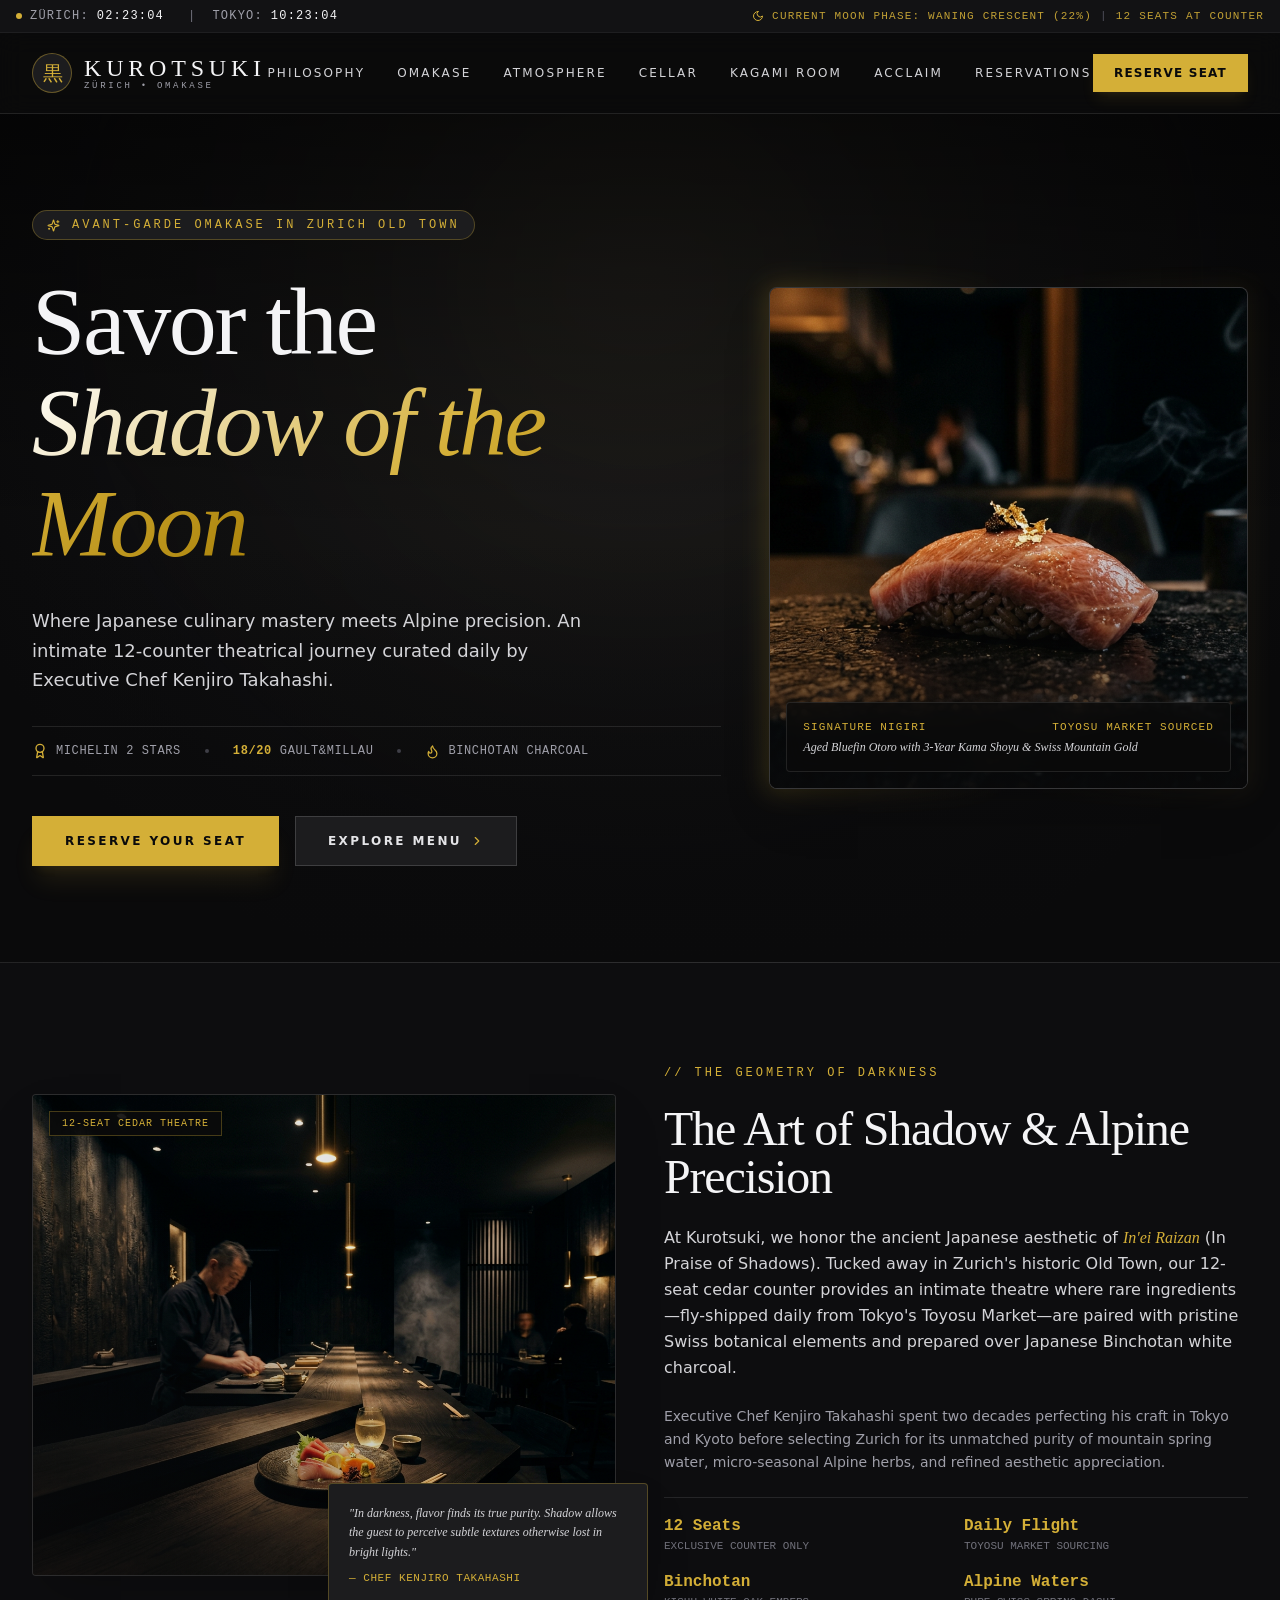
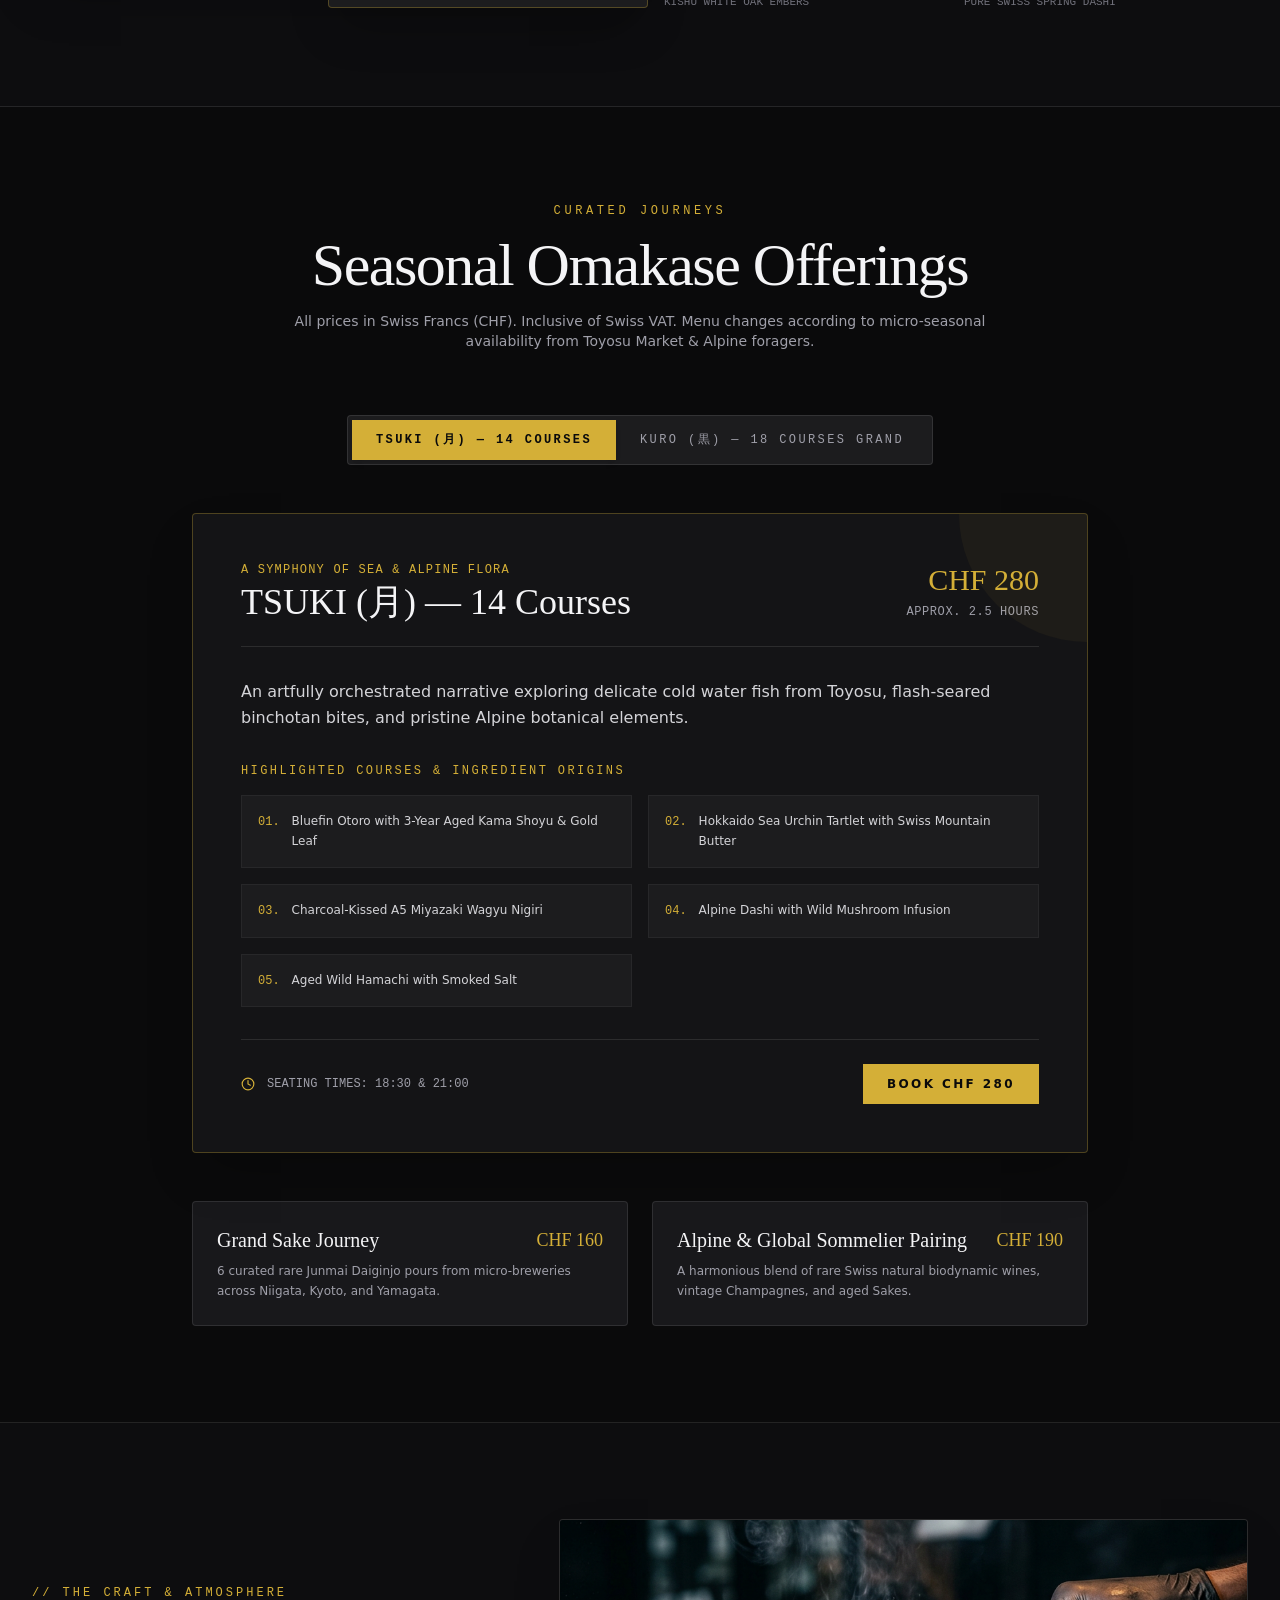
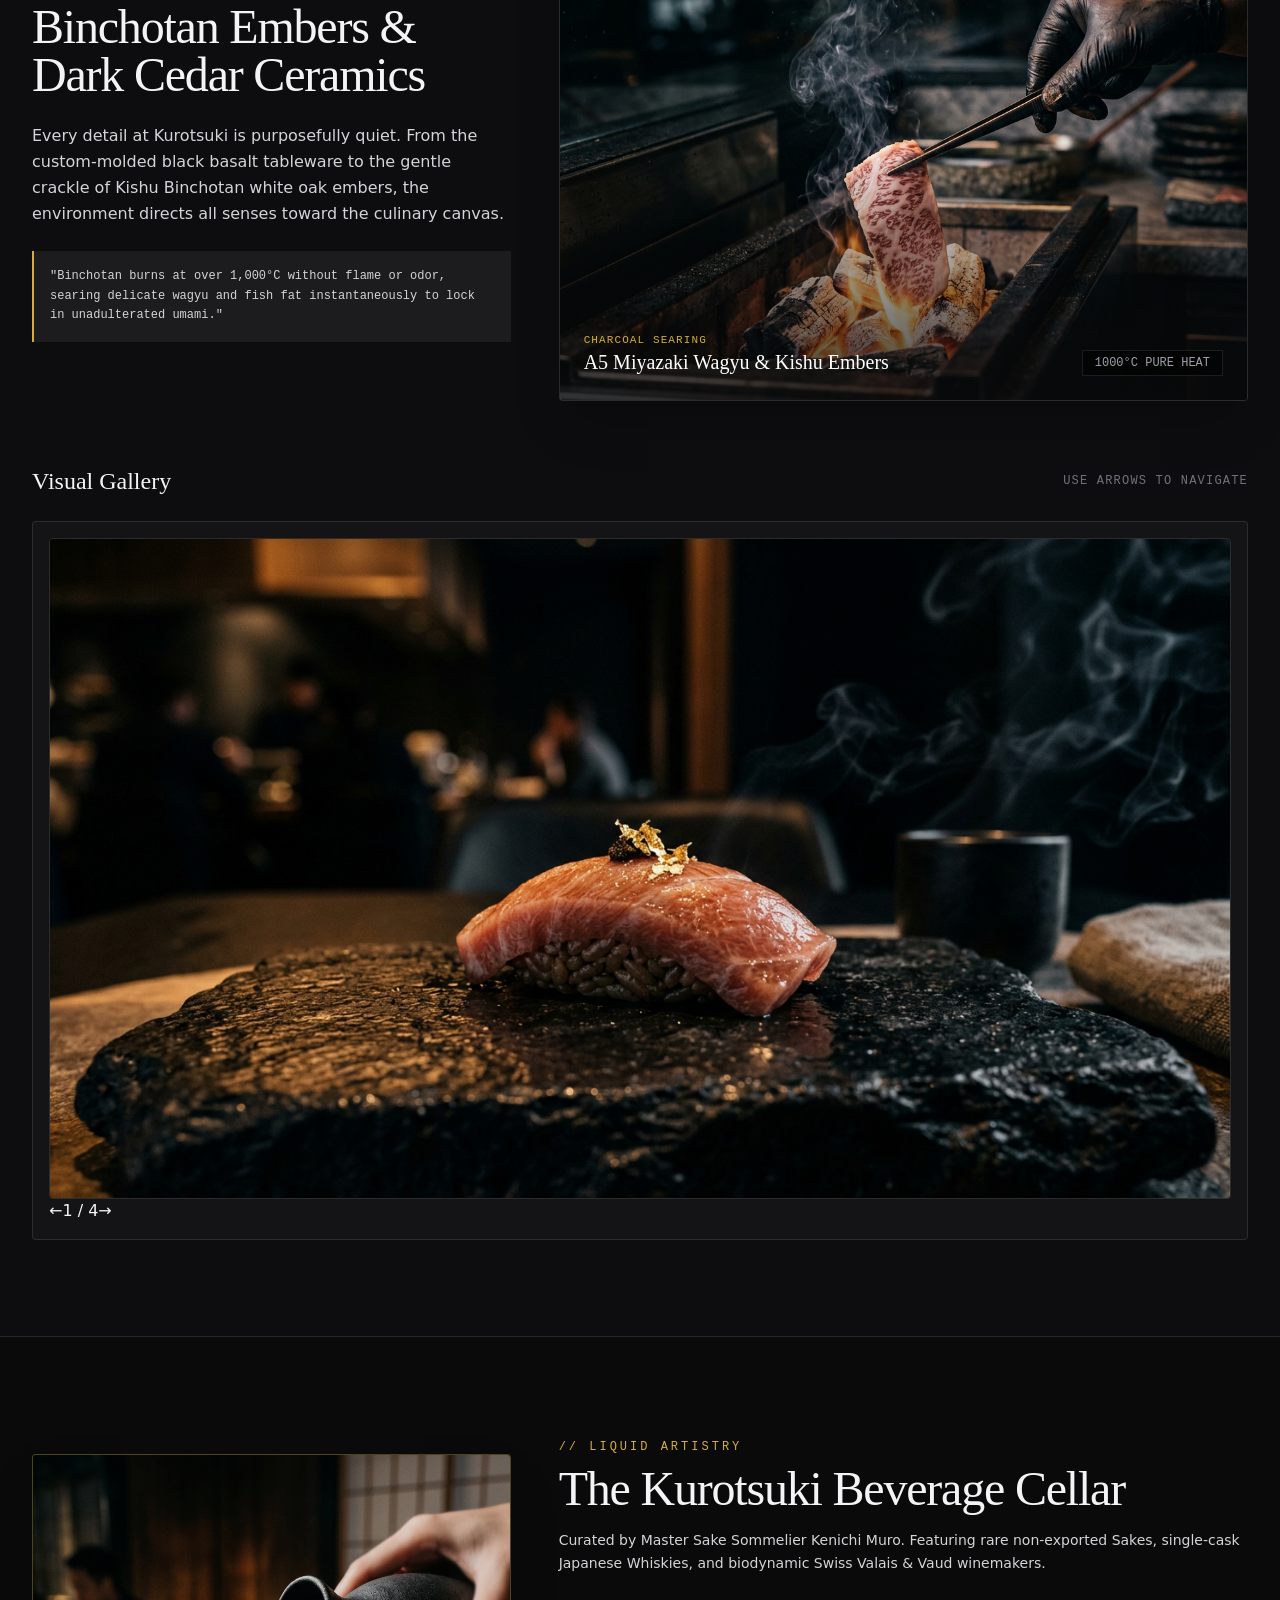
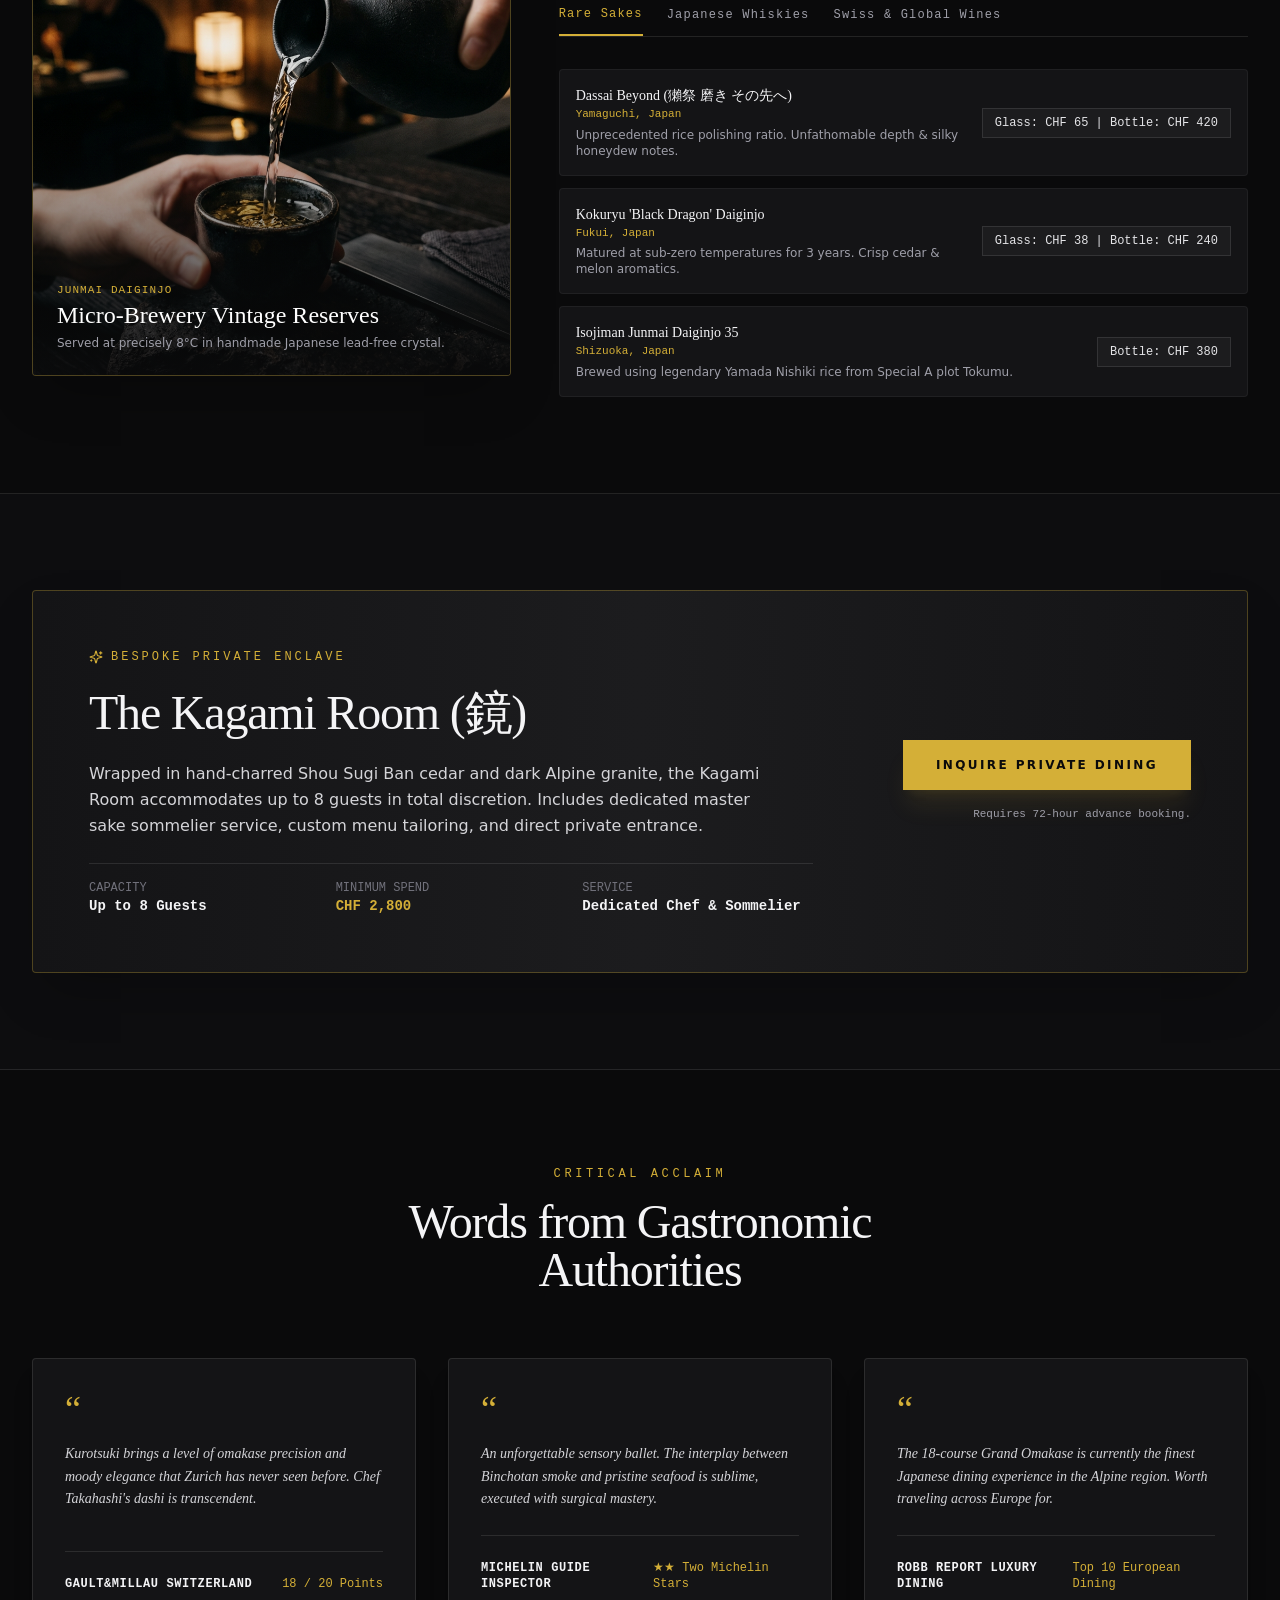
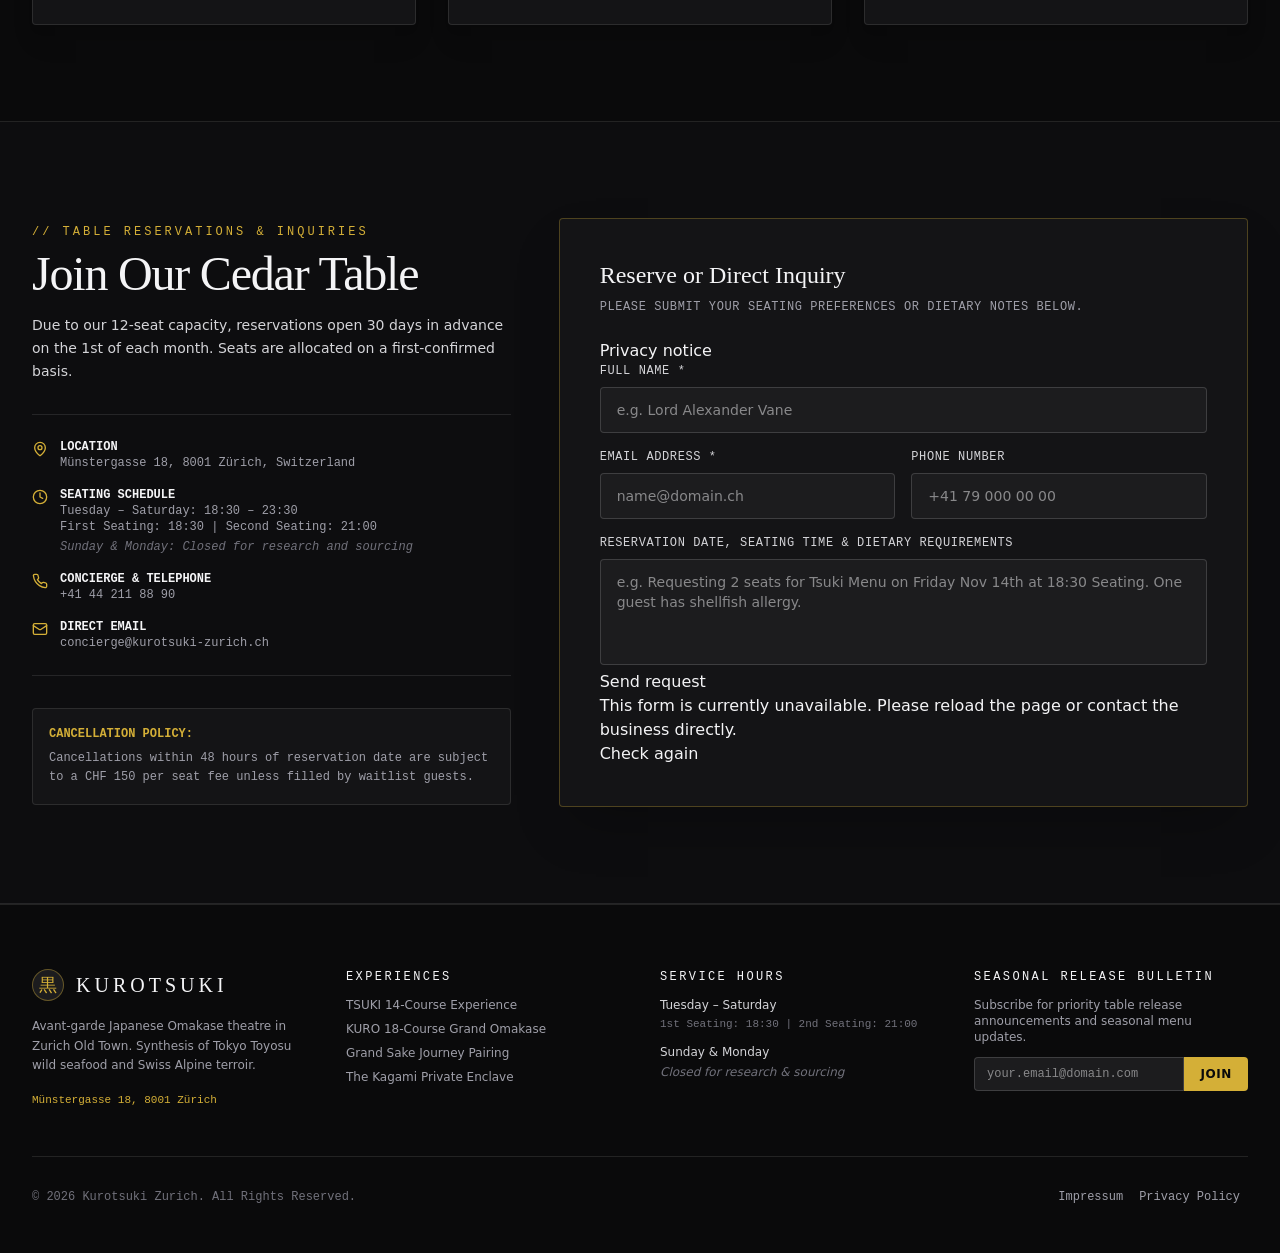
==== index.html @ 1f5156c7 "publish: i7l9khQAdhe9IdYIIWYNWz9JYHI3-create-02f9f6746663b0221f8cd4939208f114-legal-22ee1ecc3f2d39bb" ====
<!DOCTYPE html><html lang="en"><head><meta charset="UTF-8"><meta name="viewport" content="width=device-width,initial-scale=1.0"><meta name="theme-color" content="#111111"><title>Kurotsuki</title>  <script type="module" crossorigin="" src="./assets/index-CYK-bcLQ.js"></script>
  <link rel="stylesheet" crossorigin="" href="./assets/index-ClHAU0xH.css">
<meta name="ezsites-version" content="i7l9khQAdhe9IdYIIWYNWz9JYHI3-create-02f9f6746663b0221f8cd4939208f114-legal-22ee1ecc3f2d39bb4625889888b51f24"></head><body><div id="root"></div><div id="ezsites-managed-legal" lang="en" role="contentinfo" aria-label="Legal Information" style="all:initial!important;font:14px/1.6 system-ui,sans-serif!important;color:#172033!important;display:block!important;position:relative!important;visibility:visible!important;opacity:1!important;padding:20px!important;background:#f5f6f8!important;text-align:center!important;clear:both!important;"><strong style="all:initial!important;font:14px/1.6 system-ui,sans-serif!important;color:#172033!important;display:inline!important;">Legal Information</strong> <a style="all:initial!important;font:14px/1.6 system-ui,sans-serif!important;color:#172033!important;display:inline-flex!important;align-items:center!important;min-height:44px!important;box-sizing:border-box!important;text-decoration:underline!important;padding:0 8px!important;" href="/legal#impressum">Impressum</a> <a style="all:initial!important;font:14px/1.6 system-ui,sans-serif!important;color:#172033!important;display:inline-flex!important;align-items:center!important;min-height:44px!important;box-sizing:border-box!important;text-decoration:underline!important;padding:0 8px!important;" href="/legal#privacy">Privacy Policy</a></div></body></html>
---- assets/index-ClHAU0xH.css ----
/*! tailwindcss v4.1.12 | MIT License | https://tailwindcss.com */@layer properties{@supports (((-webkit-hyphens:none)) and (not (margin-trim:inline))) or ((-moz-orient:inline) and (not (color:rgb(from red r g b)))){*,:before,:after,::backdrop{--tw-translate-x:0;--tw-translate-y:0;--tw-translate-z:0;--tw-rotate-x:initial;--tw-rotate-y:initial;--tw-rotate-z:initial;--tw-skew-x:initial;--tw-skew-y:initial;--tw-space-y-reverse:0;--tw-space-x-reverse:0;--tw-border-style:solid;--tw-gradient-position:initial;--tw-gradient-from:#0000;--tw-gradient-via:#0000;--tw-gradient-to:#0000;--tw-gradient-stops:initial;--tw-gradient-via-stops:initial;--tw-gradient-from-position:0%;--tw-gradient-via-position:50%;--tw-gradient-to-position:100%;--tw-leading:initial;--tw-font-weight:initial;--tw-tracking:initial;--tw-shadow:0 0 #0000;--tw-shadow-color:initial;--tw-shadow-alpha:100%;--tw-inset-shadow:0 0 #0000;--tw-inset-shadow-color:initial;--tw-inset-shadow-alpha:100%;--tw-ring-color:initial;--tw-ring-shadow:0 0 #0000;--tw-inset-ring-color:initial;--tw-inset-ring-shadow:0 0 #0000;--tw-ring-inset:initial;--tw-ring-offset-width:0px;--tw-ring-offset-color:#fff;--tw-ring-offset-shadow:0 0 #0000;--tw-blur:initial;--tw-brightness:initial;--tw-contrast:initial;--tw-grayscale:initial;--tw-hue-rotate:initial;--tw-invert:initial;--tw-opacity:initial;--tw-saturate:initial;--tw-sepia:initial;--tw-drop-shadow:initial;--tw-drop-shadow-color:initial;--tw-drop-shadow-alpha:100%;--tw-drop-shadow-size:initial;--tw-backdrop-blur:initial;--tw-backdrop-brightness:initial;--tw-backdrop-contrast:initial;--tw-backdrop-grayscale:initial;--tw-backdrop-hue-rotate:initial;--tw-backdrop-invert:initial;--tw-backdrop-opacity:initial;--tw-backdrop-saturate:initial;--tw-backdrop-sepia:initial;--tw-duration:initial;--tw-scale-x:1;--tw-scale-y:1;--tw-scale-z:1}}}@layer theme{:root,:host{--font-sans:ui-sans-serif,system-ui,sans-serif,"Apple Color Emoji","Segoe UI Emoji","Segoe UI Symbol","Noto Color Emoji";--font-serif:ui-serif,Georgia,Cambria,"Times New Roman",Times,serif;--font-mono:ui-monospace,SFMono-Regular,Menlo,Monaco,Consolas,"Liberation Mono","Courier New",monospace;--color-zinc-200:oklch(92% .004 286.32);--color-zinc-300:oklch(87.1% .006 286.286);--color-zinc-400:oklch(70.5% .015 286.067);--color-zinc-500:oklch(55.2% .016 285.938);--color-zinc-600:oklch(44.2% .017 285.786);--color-zinc-700:oklch(37% .013 285.805);--color-black:#000;--color-white:#fff;--spacing:.25rem;--container-xs:20rem;--container-md:28rem;--container-xl:36rem;--container-2xl:42rem;--container-3xl:48rem;--container-4xl:56rem;--container-7xl:80rem;--text-xs:.75rem;--text-xs--line-height:calc(1/.75);--text-sm:.875rem;--text-sm--line-height:calc(1.25/.875);--text-base:1rem;--text-base--line-height: 1.5 ;--text-lg:1.125rem;--text-lg--line-height:calc(1.75/1.125);--text-xl:1.25rem;--text-xl--line-height:calc(1.75/1.25);--text-2xl:1.5rem;--text-2xl--line-height:calc(2/1.5);--text-3xl:1.875rem;--text-3xl--line-height: 1.2 ;--text-4xl:2.25rem;--text-4xl--line-height:calc(2.5/2.25);--text-5xl:3rem;--text-5xl--line-height:1;--text-6xl:3.75rem;--text-6xl--line-height:1;--text-7xl:4.5rem;--text-7xl--line-height:1;--text-8xl:6rem;--text-8xl--line-height:1;--font-weight-light:300;--font-weight-normal:400;--font-weight-medium:500;--font-weight-semibold:600;--font-weight-bold:700;--tracking-tighter:-.05em;--tracking-tight:-.025em;--tracking-normal:0em;--tracking-wider:.05em;--tracking-widest:.1em;--leading-relaxed:1.625;--radius-sm:.25rem;--radius-lg:.5rem;--radius-xl:.75rem;--animate-pulse:pulse 2s cubic-bezier(.4,0,.6,1)infinite;--blur-md:12px;--default-transition-duration:.15s;--default-transition-timing-function:cubic-bezier(.4,0,.2,1);--default-font-family:var(--font-sans);--default-mono-font-family:var(--font-mono)}}@layer base{*,:after,:before,::backdrop{box-sizing:border-box;border:0 solid;margin:0;padding:0}::file-selector-button{box-sizing:border-box;border:0 solid;margin:0;padding:0}html,:host{-webkit-text-size-adjust:100%;tab-size:4;line-height:1.5;font-family:var(--default-font-family,ui-sans-serif,system-ui,sans-serif,"Apple Color Emoji","Segoe UI Emoji","Segoe UI Symbol","Noto Color Emoji");font-feature-settings:var(--default-font-feature-settings,normal);font-variation-settings:var(--default-font-variation-settings,normal);-webkit-tap-highlight-color:transparent}hr{height:0;color:inherit;border-top-width:1px}abbr:where([title]){-webkit-text-decoration:underline dotted;text-decoration:underline dotted}h1,h2,h3,h4,h5,h6{font-size:inherit;font-weight:inherit}a{color:inherit;-webkit-text-decoration:inherit;text-decoration:inherit}b,strong{font-weight:bolder}code,kbd,samp,pre{font-family:var(--default-mono-font-family,ui-monospace,SFMono-Regular,Menlo,Monaco,Consolas,"Liberation Mono","Courier New",monospace);font-feature-settings:var(--default-mono-font-feature-settings,normal);font-variation-settings:var(--default-mono-font-variation-settings,normal);font-size:1em}small{font-size:80%}sub,sup{vertical-align:baseline;font-size:75%;line-height:0;position:relative}sub{bottom:-.25em}sup{top:-.5em}table{text-indent:0;border-color:inherit;border-collapse:collapse}:-moz-focusring{outline:auto}progress{vertical-align:baseline}summary{display:list-item}ol,ul,menu{list-style:none}img,svg,video,canvas,audio,iframe,embed,object{vertical-align:middle;display:block}img,video{max-width:100%;height:auto}button,input,select,optgroup,textarea{font:inherit;font-feature-settings:inherit;font-variation-settings:inherit;letter-spacing:inherit;color:inherit;opacity:1;background-color:#0000;border-radius:0}::file-selector-button{font:inherit;font-feature-settings:inherit;font-variation-settings:inherit;letter-spacing:inherit;color:inherit;opacity:1;background-color:#0000;border-radius:0}:where(select:is([multiple],[size])) optgroup{font-weight:bolder}:where(select:is([multiple],[size])) optgroup option{padding-inline-start:20px}::file-selector-button{margin-inline-end:4px}::placeholder{opacity:1}@supports (not ((-webkit-appearance:-apple-pay-button))) or (contain-intrinsic-size:1px){::placeholder{color:currentColor}@supports (color:color-mix(in lab,red,red)){::placeholder{color:color-mix(in oklab,currentcolor 50%,transparent)}}}textarea{resize:vertical}::-webkit-search-decoration{-webkit-appearance:none}::-webkit-date-and-time-value{min-height:1lh;text-align:inherit}::-webkit-datetime-edit{display:inline-flex}::-webkit-datetime-edit-fields-wrapper{padding:0}::-webkit-datetime-edit{padding-block:0}::-webkit-datetime-edit-year-field{padding-block:0}::-webkit-datetime-edit-month-field{padding-block:0}::-webkit-datetime-edit-day-field{padding-block:0}::-webkit-datetime-edit-hour-field{padding-block:0}::-webkit-datetime-edit-minute-field{padding-block:0}::-webkit-datetime-edit-second-field{padding-block:0}::-webkit-datetime-edit-millisecond-field{padding-block:0}::-webkit-datetime-edit-meridiem-field{padding-block:0}::-webkit-calendar-picker-indicator{line-height:1}:-moz-ui-invalid{box-shadow:none}button,input:where([type=button],[type=reset],[type=submit]){appearance:button}::file-selector-button{appearance:button}::-webkit-inner-spin-button{height:auto}::-webkit-outer-spin-button{height:auto}[hidden]:where(:not([hidden=until-found])){display:none!important}:root{--text-muted:#a1a1aa}body{font-family:system-ui,-apple-system,BlinkMacSystemFont,Segoe UI,Roboto,Oxygen,Ubuntu,Cantarell,sans-serif;overflow-x:hidden}}@layer components;@layer utilities{.pointer-events-none{pointer-events:none}.visible{visibility:visible}.absolute{position:absolute}.relative{position:relative}.sticky{position:sticky}.-inset-1{inset:calc(var(--spacing)*-1)}.inset-0{inset:calc(var(--spacing)*0)}.-top-32{top:calc(var(--spacing)*-32)}.top-0{top:calc(var(--spacing)*0)}.top-4{top:calc(var(--spacing)*4)}.right-0{right:calc(var(--spacing)*0)}.right-4{right:calc(var(--spacing)*4)}.right-6{right:calc(var(--spacing)*6)}.bottom-4{bottom:calc(var(--spacing)*4)}.bottom-6{bottom:calc(var(--spacing)*6)}.left-1\/2{left:50%}.left-4{left:calc(var(--spacing)*4)}.left-6{left:calc(var(--spacing)*6)}.z-10{z-index:10}.z-20{z-index:20}.z-40{z-index:40}.z-50{z-index:50}.order-1{order:1}.order-2{order:2}.mx-2{margin-inline:calc(var(--spacing)*2)}.mx-auto{margin-inline:auto}.-mt-1{margin-top:calc(var(--spacing)*-1)}.mt-0\.5{margin-top:calc(var(--spacing)*.5)}.mt-1{margin-top:calc(var(--spacing)*1)}.mt-2{margin-top:calc(var(--spacing)*2)}.mt-4{margin-top:calc(var(--spacing)*4)}.mt-6{margin-top:calc(var(--spacing)*6)}.mt-12{margin-top:calc(var(--spacing)*12)}.mb-1{margin-bottom:calc(var(--spacing)*1)}.mb-2{margin-bottom:calc(var(--spacing)*2)}.mb-6{margin-bottom:calc(var(--spacing)*6)}.mb-8{margin-bottom:calc(var(--spacing)*8)}.mb-12{margin-bottom:calc(var(--spacing)*12)}.mb-16{margin-bottom:calc(var(--spacing)*16)}.ml-2{margin-left:calc(var(--spacing)*2)}.block{display:block}.flex{display:flex}.grid{display:grid}.hidden{display:none}.inline-block{display:inline-block}.inline-flex{display:inline-flex}.table{display:table}.h-1{height:calc(var(--spacing)*1)}.h-1\.5{height:calc(var(--spacing)*1.5)}.h-8{height:calc(var(--spacing)*8)}.h-10{height:calc(var(--spacing)*10)}.h-20{height:calc(var(--spacing)*20)}.h-32{height:calc(var(--spacing)*32)}.h-\[380px\]{height:380px}.h-\[400px\]{height:400px}.h-\[420px\]{height:420px}.h-\[480px\]{height:480px}.h-\[520px\]{height:520px}.h-\[600px\]{height:600px}.min-h-\[90vh\]{min-height:90vh}.min-h-screen{min-height:100vh}.w-1{width:calc(var(--spacing)*1)}.w-1\.5{width:calc(var(--spacing)*1.5)}.w-8{width:calc(var(--spacing)*8)}.w-10{width:calc(var(--spacing)*10)}.w-32{width:calc(var(--spacing)*32)}.w-\[600px\]{width:600px}.w-full{width:100%}.max-w-2xl{max-width:var(--container-2xl)}.max-w-3xl{max-width:var(--container-3xl)}.max-w-4xl{max-width:var(--container-4xl)}.max-w-7xl{max-width:var(--container-7xl)}.max-w-md{max-width:var(--container-md)}.max-w-xl{max-width:var(--container-xl)}.shrink-0{flex-shrink:0}.-translate-x-1\/2{--tw-translate-x: -50% ;translate:var(--tw-translate-x)var(--tw-translate-y)}.transform{transform:var(--tw-rotate-x,)var(--tw-rotate-y,)var(--tw-rotate-z,)var(--tw-skew-x,)var(--tw-skew-y,)}.animate-pulse{animation:var(--animate-pulse)}.resize{resize:both}.resize-none{resize:none}.grid-cols-1{grid-template-columns:repeat(1,minmax(0,1fr))}.grid-cols-2{grid-template-columns:repeat(2,minmax(0,1fr))}.flex-col{flex-direction:column}.flex-wrap{flex-wrap:wrap}.items-center{align-items:center}.items-end{align-items:flex-end}.items-start{align-items:flex-start}.justify-between{justify-content:space-between}.justify-center{justify-content:center}.gap-1{gap:calc(var(--spacing)*1)}.gap-2{gap:calc(var(--spacing)*2)}.gap-3{gap:calc(var(--spacing)*3)}.gap-4{gap:calc(var(--spacing)*4)}.gap-6{gap:calc(var(--spacing)*6)}.gap-8{gap:calc(var(--spacing)*8)}.gap-10{gap:calc(var(--spacing)*10)}.gap-12{gap:calc(var(--spacing)*12)}:where(.space-y-1>:not(:last-child)){--tw-space-y-reverse:0;margin-block-start:calc(calc(var(--spacing)*1)*var(--tw-space-y-reverse));margin-block-end:calc(calc(var(--spacing)*1)*calc(1 - var(--tw-space-y-reverse)))}:where(.space-y-2>:not(:last-child)){--tw-space-y-reverse:0;margin-block-start:calc(calc(var(--spacing)*2)*var(--tw-space-y-reverse));margin-block-end:calc(calc(var(--spacing)*2)*calc(1 - var(--tw-space-y-reverse)))}:where(.space-y-3>:not(:last-child)){--tw-space-y-reverse:0;margin-block-start:calc(calc(var(--spacing)*3)*var(--tw-space-y-reverse));margin-block-end:calc(calc(var(--spacing)*3)*calc(1 - var(--tw-space-y-reverse)))}:where(.space-y-4>:not(:last-child)){--tw-space-y-reverse:0;margin-block-start:calc(calc(var(--spacing)*4)*var(--tw-space-y-reverse));margin-block-end:calc(calc(var(--spacing)*4)*calc(1 - var(--tw-space-y-reverse)))}:where(.space-y-6>:not(:last-child)){--tw-space-y-reverse:0;margin-block-start:calc(calc(var(--spacing)*6)*var(--tw-space-y-reverse));margin-block-end:calc(calc(var(--spacing)*6)*calc(1 - var(--tw-space-y-reverse)))}:where(.space-y-8>:not(:last-child)){--tw-space-y-reverse:0;margin-block-start:calc(calc(var(--spacing)*8)*var(--tw-space-y-reverse));margin-block-end:calc(calc(var(--spacing)*8)*calc(1 - var(--tw-space-y-reverse)))}:where(.space-x-6>:not(:last-child)){--tw-space-x-reverse:0;margin-inline-start:calc(calc(var(--spacing)*6)*var(--tw-space-x-reverse));margin-inline-end:calc(calc(var(--spacing)*6)*calc(1 - var(--tw-space-x-reverse)))}:where(.space-x-8>:not(:last-child)){--tw-space-x-reverse:0;margin-inline-start:calc(calc(var(--spacing)*8)*var(--tw-space-x-reverse));margin-inline-end:calc(calc(var(--spacing)*8)*calc(1 - var(--tw-space-x-reverse)))}.self-start{align-self:flex-start}.overflow-hidden{overflow:hidden}.rounded-full{border-radius:3.40282e38px}.rounded-lg{border-radius:var(--radius-lg)}.rounded-sm{border-radius:var(--radius-sm)}.rounded-xl{border-radius:var(--radius-xl)}.rounded-l-sm{border-top-left-radius:var(--radius-sm);border-bottom-left-radius:var(--radius-sm)}.rounded-r-sm{border-top-right-radius:var(--radius-sm);border-bottom-right-radius:var(--radius-sm)}.rounded-bl-full{border-bottom-left-radius:3.40282e38px}.border{border-style:var(--tw-border-style);border-width:1px}.border-y{border-block-style:var(--tw-border-style);border-block-width:1px}.border-t{border-top-style:var(--tw-border-style);border-top-width:1px}.border-b{border-bottom-style:var(--tw-border-style);border-bottom-width:1px}.border-b-2{border-bottom-style:var(--tw-border-style);border-bottom-width:2px}.border-l-2{border-left-style:var(--tw-border-style);border-left-width:2px}.border-\[\#D4AF37\]{border-color:#d4af37}.border-\[\#D4AF37\]\/30{border-color:#d4af374d}.border-\[\#D4AF37\]\/40{border-color:#d4af3766}.border-transparent{border-color:#0000}.border-white\/5{border-color:#ffffff0d}@supports (color:color-mix(in lab,red,red)){.border-white\/5{border-color:color-mix(in oklab,var(--color-white)5%,transparent)}}.border-white\/10{border-color:#ffffff1a}@supports (color:color-mix(in lab,red,red)){.border-white\/10{border-color:color-mix(in oklab,var(--color-white)10%,transparent)}}.border-white\/15{border-color:#ffffff26}@supports (color:color-mix(in lab,red,red)){.border-white\/15{border-color:color-mix(in oklab,var(--color-white)15%,transparent)}}.bg-\[\#0A0A0B\]{background-color:#0a0a0b}.bg-\[\#0A0A0B\]\/80{background-color:#0a0a0bcc}.bg-\[\#0A0A0B\]\/90{background-color:#0a0a0be6}.bg-\[\#0D0D0F\]{background-color:#0d0d0f}.bg-\[\#1C1C1E\]{background-color:#1c1c1e}.bg-\[\#18181B\]{background-color:#18181b}.bg-\[\#121214\]{background-color:#121214}.bg-\[\#141416\]{background-color:#141416}.bg-\[\#D4AF37\]{background-color:#d4af37}.bg-\[\#D4AF37\]\/5{background-color:#d4af370d}.bg-black\/60{background-color:#0009}@supports (color:color-mix(in lab,red,red)){.bg-black\/60{background-color:color-mix(in oklab,var(--color-black)60%,transparent)}}.bg-zinc-700{background-color:var(--color-zinc-700)}.bg-gradient-to-r{--tw-gradient-position:to right in oklab;background-image:linear-gradient(var(--tw-gradient-stops))}.bg-gradient-to-t{--tw-gradient-position:to top in oklab;background-image:linear-gradient(var(--tw-gradient-stops))}.bg-gradient-to-tr{--tw-gradient-position:to top right in oklab;background-image:linear-gradient(var(--tw-gradient-stops))}.from-\[\#0A0A0B\]{--tw-gradient-from:#0a0a0b;--tw-gradient-stops:var(--tw-gradient-via-stops,var(--tw-gradient-position),var(--tw-gradient-from)var(--tw-gradient-from-position),var(--tw-gradient-to)var(--tw-gradient-to-position))}.from-\[\#0A0A0B\]\/80{--tw-gradient-from:oklab(14.5249% .000592314 -.00204784/.8);--tw-gradient-stops:var(--tw-gradient-via-stops,var(--tw-gradient-position),var(--tw-gradient-from)var(--tw-gradient-from-position),var(--tw-gradient-to)var(--tw-gradient-to-position))}.from-\[\#141416\]{--tw-gradient-from:#141416;--tw-gradient-stops:var(--tw-gradient-via-stops,var(--tw-gradient-position),var(--tw-gradient-from)var(--tw-gradient-from-position),var(--tw-gradient-to)var(--tw-gradient-to-position))}.from-\[\#D4AF37\]\/30{--tw-gradient-from:oklab(76.6528% -.00256401 .138654/.3);--tw-gradient-stops:var(--tw-gradient-via-stops,var(--tw-gradient-position),var(--tw-gradient-from)var(--tw-gradient-from-position),var(--tw-gradient-to)var(--tw-gradient-to-position))}.via-\[\#1C1C1E\]{--tw-gradient-via:#1c1c1e;--tw-gradient-via-stops:var(--tw-gradient-position),var(--tw-gradient-from)var(--tw-gradient-from-position),var(--tw-gradient-via)var(--tw-gradient-via-position),var(--tw-gradient-to)var(--tw-gradient-to-position);--tw-gradient-stops:var(--tw-gradient-via-stops)}.via-transparent{--tw-gradient-via:transparent;--tw-gradient-via-stops:var(--tw-gradient-position),var(--tw-gradient-from)var(--tw-gradient-from-position),var(--tw-gradient-via)var(--tw-gradient-via-position),var(--tw-gradient-to)var(--tw-gradient-to-position);--tw-gradient-stops:var(--tw-gradient-via-stops)}.to-\[\#141416\]{--tw-gradient-to:#141416;--tw-gradient-stops:var(--tw-gradient-via-stops,var(--tw-gradient-position),var(--tw-gradient-from)var(--tw-gradient-from-position),var(--tw-gradient-to)var(--tw-gradient-to-position))}.to-\[\#D4AF37\]\/10{--tw-gradient-to:oklab(76.6528% -.00256401 .138654/.1);--tw-gradient-stops:var(--tw-gradient-via-stops,var(--tw-gradient-position),var(--tw-gradient-from)var(--tw-gradient-from-position),var(--tw-gradient-to)var(--tw-gradient-to-position))}.to-black\/60{--tw-gradient-to:#0009}@supports (color:color-mix(in lab,red,red)){.to-black\/60{--tw-gradient-to:color-mix(in oklab,var(--color-black)60%,transparent)}}.to-black\/60{--tw-gradient-stops:var(--tw-gradient-via-stops,var(--tw-gradient-position),var(--tw-gradient-from)var(--tw-gradient-from-position),var(--tw-gradient-to)var(--tw-gradient-to-position))}.to-transparent{--tw-gradient-to:transparent;--tw-gradient-stops:var(--tw-gradient-via-stops,var(--tw-gradient-position),var(--tw-gradient-from)var(--tw-gradient-from-position),var(--tw-gradient-to)var(--tw-gradient-to-position))}.object-cover{object-fit:cover}.p-1{padding:calc(var(--spacing)*1)}.p-2{padding:calc(var(--spacing)*2)}.p-4{padding:calc(var(--spacing)*4)}.p-5{padding:calc(var(--spacing)*5)}.p-6{padding:calc(var(--spacing)*6)}.p-8{padding:calc(var(--spacing)*8)}.px-3{padding-inline:calc(var(--spacing)*3)}.px-3\.5{padding-inline:calc(var(--spacing)*3.5)}.px-4{padding-inline:calc(var(--spacing)*4)}.px-5{padding-inline:calc(var(--spacing)*5)}.px-6{padding-inline:calc(var(--spacing)*6)}.px-8{padding-inline:calc(var(--spacing)*8)}.py-1{padding-block:calc(var(--spacing)*1)}.py-1\.5{padding-block:calc(var(--spacing)*1.5)}.py-2{padding-block:calc(var(--spacing)*2)}.py-2\.5{padding-block:calc(var(--spacing)*2.5)}.py-3{padding-block:calc(var(--spacing)*3)}.py-4{padding-block:calc(var(--spacing)*4)}.py-6{padding-block:calc(var(--spacing)*6)}.py-16{padding-block:calc(var(--spacing)*16)}.py-24{padding-block:calc(var(--spacing)*24)}.pt-2{padding-top:calc(var(--spacing)*2)}.pt-4{padding-top:calc(var(--spacing)*4)}.pt-6{padding-top:calc(var(--spacing)*6)}.pt-8{padding-top:calc(var(--spacing)*8)}.pt-16{padding-top:calc(var(--spacing)*16)}.pb-3{padding-bottom:calc(var(--spacing)*3)}.pb-6{padding-bottom:calc(var(--spacing)*6)}.pb-12{padding-bottom:calc(var(--spacing)*12)}.text-center{text-align:center}.text-left{text-align:left}.font-mono{font-family:var(--font-mono)}.font-sans{font-family:var(--font-sans)}.font-serif{font-family:var(--font-serif)}.text-2xl{font-size:var(--text-2xl);line-height:var(--tw-leading,var(--text-2xl--line-height))}.text-3xl{font-size:var(--text-3xl);line-height:var(--tw-leading,var(--text-3xl--line-height))}.text-4xl{font-size:var(--text-4xl);line-height:var(--tw-leading,var(--text-4xl--line-height))}.text-5xl{font-size:var(--text-5xl);line-height:var(--tw-leading,var(--text-5xl--line-height))}.text-base{font-size:var(--text-base);line-height:var(--tw-leading,var(--text-base--line-height))}.text-lg{font-size:var(--text-lg);line-height:var(--tw-leading,var(--text-lg--line-height))}.text-sm{font-size:var(--text-sm);line-height:var(--tw-leading,var(--text-sm--line-height))}.text-xl{font-size:var(--text-xl);line-height:var(--tw-leading,var(--text-xl--line-height))}.text-xs{font-size:var(--text-xs);line-height:var(--tw-leading,var(--text-xs--line-height))}.text-\[9px\]{font-size:9px}.text-\[10px\]{font-size:10px}.text-\[11px\]{font-size:11px}.leading-\[1\.05\]{--tw-leading:1.05;line-height:1.05}.leading-none{--tw-leading:1;line-height:1}.leading-relaxed{--tw-leading:var(--leading-relaxed);line-height:var(--leading-relaxed)}.font-bold{--tw-font-weight:var(--font-weight-bold);font-weight:var(--font-weight-bold)}.font-light{--tw-font-weight:var(--font-weight-light);font-weight:var(--font-weight-light)}.font-medium{--tw-font-weight:var(--font-weight-medium);font-weight:var(--font-weight-medium)}.font-normal{--tw-font-weight:var(--font-weight-normal);font-weight:var(--font-weight-normal)}.font-semibold{--tw-font-weight:var(--font-weight-semibold);font-weight:var(--font-weight-semibold)}.tracking-\[0\.2em\]{--tw-tracking:.2em;letter-spacing:.2em}.tracking-\[0\.3em\]{--tw-tracking:.3em;letter-spacing:.3em}.tracking-\[0\.18em\]{--tw-tracking:.18em;letter-spacing:.18em}.tracking-\[0\.25em\]{--tw-tracking:.25em;letter-spacing:.25em}.tracking-normal{--tw-tracking:var(--tracking-normal);letter-spacing:var(--tracking-normal)}.tracking-tight{--tw-tracking:var(--tracking-tight);letter-spacing:var(--tracking-tight)}.tracking-tighter{--tw-tracking:var(--tracking-tighter);letter-spacing:var(--tracking-tighter)}.tracking-wider{--tw-tracking:var(--tracking-wider);letter-spacing:var(--tracking-wider)}.tracking-widest{--tw-tracking:var(--tracking-widest);letter-spacing:var(--tracking-widest)}.text-\[\#0A0A0B\]{color:#0a0a0b}.text-\[\#D4AF37\]{color:#d4af37}.text-\[\#D4AF37\]\/90{color:#d4af37e6}.text-\[\#F4F4F6\]{color:#f4f4f6}.text-white{color:var(--color-white)}.text-zinc-200{color:var(--color-zinc-200)}.text-zinc-300{color:var(--color-zinc-300)}.text-zinc-400{color:var(--color-zinc-400)}.text-zinc-500{color:var(--color-zinc-500)}.text-zinc-600{color:var(--color-zinc-600)}.uppercase{text-transform:uppercase}.italic{font-style:italic}.opacity-70{opacity:.7}.opacity-80{opacity:.8}.opacity-90{opacity:.9}.shadow-2xl{--tw-shadow:0 25px 50px -12px var(--tw-shadow-color,#00000040);box-shadow:var(--tw-inset-shadow),var(--tw-inset-ring-shadow),var(--tw-ring-offset-shadow),var(--tw-ring-shadow),var(--tw-shadow)}.shadow-lg{--tw-shadow:0 10px 15px -3px var(--tw-shadow-color,#0000001a),0 4px 6px -4px var(--tw-shadow-color,#0000001a);box-shadow:var(--tw-inset-shadow),var(--tw-inset-ring-shadow),var(--tw-ring-offset-shadow),var(--tw-ring-shadow),var(--tw-shadow)}.shadow-md{--tw-shadow:0 4px 6px -1px var(--tw-shadow-color,#0000001a),0 2px 4px -2px var(--tw-shadow-color,#0000001a);box-shadow:var(--tw-inset-shadow),var(--tw-inset-ring-shadow),var(--tw-ring-offset-shadow),var(--tw-ring-shadow),var(--tw-shadow)}.shadow-xl{--tw-shadow:0 20px 25px -5px var(--tw-shadow-color,#0000001a),0 8px 10px -6px var(--tw-shadow-color,#0000001a);box-shadow:var(--tw-inset-shadow),var(--tw-inset-ring-shadow),var(--tw-ring-offset-shadow),var(--tw-ring-shadow),var(--tw-shadow)}.shadow-\[\#D4AF37\]\/10{--tw-shadow-color:#d4af371a}@supports (color:color-mix(in lab,red,red)){.shadow-\[\#D4AF37\]\/10{--tw-shadow-color:color-mix(in oklab,oklab(76.6528% -.00256401 .138654/.1) var(--tw-shadow-alpha),transparent)}}.blur-\[140px\]{--tw-blur:blur(140px);filter:var(--tw-blur,)var(--tw-brightness,)var(--tw-contrast,)var(--tw-grayscale,)var(--tw-hue-rotate,)var(--tw-invert,)var(--tw-saturate,)var(--tw-sepia,)var(--tw-drop-shadow,)}.blur-md{--tw-blur:blur(var(--blur-md));filter:var(--tw-blur,)var(--tw-brightness,)var(--tw-contrast,)var(--tw-grayscale,)var(--tw-hue-rotate,)var(--tw-invert,)var(--tw-saturate,)var(--tw-sepia,)var(--tw-drop-shadow,)}.brightness-90{--tw-brightness:brightness(90%);filter:var(--tw-blur,)var(--tw-brightness,)var(--tw-contrast,)var(--tw-grayscale,)var(--tw-hue-rotate,)var(--tw-invert,)var(--tw-saturate,)var(--tw-sepia,)var(--tw-drop-shadow,)}.brightness-95{--tw-brightness:brightness(95%);filter:var(--tw-blur,)var(--tw-brightness,)var(--tw-contrast,)var(--tw-grayscale,)var(--tw-hue-rotate,)var(--tw-invert,)var(--tw-saturate,)var(--tw-sepia,)var(--tw-drop-shadow,)}.filter{filter:var(--tw-blur,)var(--tw-brightness,)var(--tw-contrast,)var(--tw-grayscale,)var(--tw-hue-rotate,)var(--tw-invert,)var(--tw-saturate,)var(--tw-sepia,)var(--tw-drop-shadow,)}.backdrop-blur-md{--tw-backdrop-blur:blur(var(--blur-md));-webkit-backdrop-filter:var(--tw-backdrop-blur,)var(--tw-backdrop-brightness,)var(--tw-backdrop-contrast,)var(--tw-backdrop-grayscale,)var(--tw-backdrop-hue-rotate,)var(--tw-backdrop-invert,)var(--tw-backdrop-opacity,)var(--tw-backdrop-saturate,)var(--tw-backdrop-sepia,);backdrop-filter:var(--tw-backdrop-blur,)var(--tw-backdrop-brightness,)var(--tw-backdrop-contrast,)var(--tw-backdrop-grayscale,)var(--tw-backdrop-hue-rotate,)var(--tw-backdrop-invert,)var(--tw-backdrop-opacity,)var(--tw-backdrop-saturate,)var(--tw-backdrop-sepia,)}.transition{transition-property:color,background-color,border-color,outline-color,text-decoration-color,fill,stroke,--tw-gradient-from,--tw-gradient-via,--tw-gradient-to,opacity,box-shadow,transform,translate,scale,rotate,filter,-webkit-backdrop-filter,backdrop-filter,display,visibility,content-visibility,overlay,pointer-events;transition-timing-function:var(--tw-ease,var(--default-transition-timing-function));transition-duration:var(--tw-duration,var(--default-transition-duration))}.transition-all{transition-property:all;transition-timing-function:var(--tw-ease,var(--default-transition-timing-function));transition-duration:var(--tw-duration,var(--default-transition-duration))}.transition-colors{transition-property:color,background-color,border-color,outline-color,text-decoration-color,fill,stroke,--tw-gradient-from,--tw-gradient-via,--tw-gradient-to;transition-timing-function:var(--tw-ease,var(--default-transition-timing-function));transition-duration:var(--tw-duration,var(--default-transition-duration))}.transition-opacity{transition-property:opacity;transition-timing-function:var(--tw-ease,var(--default-transition-timing-function));transition-duration:var(--tw-duration,var(--default-transition-duration))}.transition-transform{transition-property:transform,translate,scale,rotate;transition-timing-function:var(--tw-ease,var(--default-transition-timing-function));transition-duration:var(--tw-duration,var(--default-transition-duration))}.duration-200{--tw-duration:.2s;transition-duration:.2s}.duration-300{--tw-duration:.3s;transition-duration:.3s}.duration-500{--tw-duration:.5s;transition-duration:.5s}.duration-700{--tw-duration:.7s;transition-duration:.7s}@media(hover:hover){.group-hover\:translate-x-1:is(:where(.group):hover *){--tw-translate-x:calc(var(--spacing)*1);translate:var(--tw-translate-x)var(--tw-translate-y)}.group-hover\:scale-105:is(:where(.group):hover *){--tw-scale-x:105%;--tw-scale-y:105%;--tw-scale-z:105%;scale:var(--tw-scale-x)var(--tw-scale-y)}.group-hover\:border-\[\#D4AF37\]:is(:where(.group):hover *){border-color:#d4af37}.group-hover\:text-\[\#D4AF37\]:is(:where(.group):hover *){color:#d4af37}.group-hover\:opacity-100:is(:where(.group):hover *){opacity:1}}.selection\:bg-\[\#D4AF37\] ::selection{background-color:#d4af37}.selection\:bg-\[\#D4AF37\]::selection{background-color:#d4af37}.selection\:text-\[\#0A0A0B\] ::selection{color:#0a0a0b}.selection\:text-\[\#0A0A0B\]::selection{color:#0a0a0b}@media(hover:hover){.hover\:-translate-y-0\.5:hover{--tw-translate-y:calc(var(--spacing)*-.5);translate:var(--tw-translate-x)var(--tw-translate-y)}.hover\:border-\[\#D4AF37\]:hover{border-color:#d4af37}.hover\:border-\[\#D4AF37\]\/40:hover{border-color:#d4af3766}.hover\:border-\[\#D4AF37\]\/50:hover{border-color:#d4af3780}.hover\:bg-\[\#28282c\]:hover{background-color:#28282c}.hover\:bg-\[\#e0bc46\]:hover{background-color:#e0bc46}.hover\:text-\[\#D4AF37\]:hover{color:#d4af37}.hover\:text-white:hover{color:var(--color-white)}.hover\:brightness-100:hover{--tw-brightness:brightness(100%);filter:var(--tw-blur,)var(--tw-brightness,)var(--tw-contrast,)var(--tw-grayscale,)var(--tw-hue-rotate,)var(--tw-invert,)var(--tw-saturate,)var(--tw-sepia,)var(--tw-drop-shadow,)}}.focus\:border-\[\#D4AF37\]:focus{border-color:#d4af37}.focus\:outline-none:focus{--tw-outline-style:none;outline-style:none}@media(min-width:40rem){.sm\:absolute{position:absolute}.sm\:-right-8{right:calc(var(--spacing)*-8)}.sm\:-bottom-8{bottom:calc(var(--spacing)*-8)}.sm\:mx-0{margin-inline:calc(var(--spacing)*0)}.sm\:mt-0{margin-top:calc(var(--spacing)*0)}.sm\:block{display:block}.sm\:h-\[480px\]{height:480px}.sm\:h-\[500px\]{height:500px}.sm\:w-auto{width:auto}.sm\:max-w-xs{max-width:var(--container-xs)}.sm\:grid-cols-2{grid-template-columns:repeat(2,minmax(0,1fr))}.sm\:grid-cols-3{grid-template-columns:repeat(3,minmax(0,1fr))}.sm\:flex-row{flex-direction:row}.sm\:items-center{align-items:center}.sm\:self-auto{align-self:auto}.sm\:p-10{padding:calc(var(--spacing)*10)}.sm\:p-12{padding:calc(var(--spacing)*12)}.sm\:p-14{padding:calc(var(--spacing)*14)}.sm\:px-6{padding-inline:calc(var(--spacing)*6)}.sm\:text-right{text-align:right}.sm\:text-4xl{font-size:var(--text-4xl);line-height:var(--tw-leading,var(--text-4xl--line-height))}.sm\:text-5xl{font-size:var(--text-5xl);line-height:var(--tw-leading,var(--text-5xl--line-height))}.sm\:text-6xl{font-size:var(--text-6xl);line-height:var(--tw-leading,var(--text-6xl--line-height))}.sm\:text-7xl{font-size:var(--text-7xl);line-height:var(--tw-leading,var(--text-7xl--line-height))}.sm\:text-lg{font-size:var(--text-lg);line-height:var(--tw-leading,var(--text-lg--line-height))}}@media(min-width:48rem){.md\:flex{display:flex}.md\:grid-cols-2{grid-template-columns:repeat(2,minmax(0,1fr))}}@media(min-width:64rem){.lg\:order-1{order:1}.lg\:order-2{order:2}.lg\:col-span-4{grid-column:span 4/span 4}.lg\:col-span-5{grid-column:span 5/span 5}.lg\:col-span-6{grid-column:span 6/span 6}.lg\:col-span-7{grid-column:span 7/span 7}.lg\:col-span-8{grid-column:span 8/span 8}.lg\:mx-0{margin-inline:calc(var(--spacing)*0)}.lg\:flex{display:flex}.lg\:hidden{display:none}.lg\:w-auto{width:auto}.lg\:max-w-none{max-width:none}.lg\:grid-cols-3{grid-template-columns:repeat(3,minmax(0,1fr))}.lg\:grid-cols-4{grid-template-columns:repeat(4,minmax(0,1fr))}.lg\:grid-cols-12{grid-template-columns:repeat(12,minmax(0,1fr))}.lg\:items-end{align-items:flex-end}.lg\:justify-start{justify-content:flex-start}.lg\:px-8{padding-inline:calc(var(--spacing)*8)}.lg\:py-24{padding-block:calc(var(--spacing)*24)}.lg\:text-left{text-align:left}.lg\:text-right{text-align:right}}@media(min-width:80rem){.xl\:text-8xl{font-size:var(--text-8xl);line-height:var(--tw-leading,var(--text-8xl--line-height))}}}.gold-gradient-text{-webkit-text-fill-color:transparent;background:linear-gradient(135deg,#fff,#d4af37 60%,#aa820a);-webkit-background-clip:text}.bg-radial-shadow{background:radial-gradient(circle at 50% 20%,#1c1c1ecc,#0a0a0b 80%)}::-webkit-scrollbar{width:6px}::-webkit-scrollbar-track{background:#0a0a0b}::-webkit-scrollbar-thumb{background:#1c1c1e;border-radius:3px}::-webkit-scrollbar-thumb:hover{background:#d4af37}@property --tw-translate-x{syntax:"*";inherits:false;initial-value:0}@property --tw-translate-y{syntax:"*";inherits:false;initial-value:0}@property --tw-translate-z{syntax:"*";inherits:false;initial-value:0}@property --tw-rotate-x{syntax:"*";inherits:false}@property --tw-rotate-y{syntax:"*";inherits:false}@property --tw-rotate-z{syntax:"*";inherits:false}@property --tw-skew-x{syntax:"*";inherits:false}@property --tw-skew-y{syntax:"*";inherits:false}@property --tw-space-y-reverse{syntax:"*";inherits:false;initial-value:0}@property --tw-space-x-reverse{syntax:"*";inherits:false;initial-value:0}@property --tw-border-style{syntax:"*";inherits:false;initial-value:solid}@property --tw-gradient-position{syntax:"*";inherits:false}@property --tw-gradient-from{syntax:"<color>";inherits:false;initial-value:#0000}@property --tw-gradient-via{syntax:"<color>";inherits:false;initial-value:#0000}@property --tw-gradient-to{syntax:"<color>";inherits:false;initial-value:#0000}@property --tw-gradient-stops{syntax:"*";inherits:false}@property --tw-gradient-via-stops{syntax:"*";inherits:false}@property --tw-gradient-from-position{syntax:"<length-percentage>";inherits:false;initial-value:0%}@property --tw-gradient-via-position{syntax:"<length-percentage>";inherits:false;initial-value:50%}@property --tw-gradient-to-position{syntax:"<length-percentage>";inherits:false;initial-value:100%}@property --tw-leading{syntax:"*";inherits:false}@property --tw-font-weight{syntax:"*";inherits:false}@property --tw-tracking{syntax:"*";inherits:false}@property --tw-shadow{syntax:"*";inherits:false;initial-value:0 0 #0000}@property --tw-shadow-color{syntax:"*";inherits:false}@property --tw-shadow-alpha{syntax:"<percentage>";inherits:false;initial-value:100%}@property --tw-inset-shadow{syntax:"*";inherits:false;initial-value:0 0 #0000}@property --tw-inset-shadow-color{syntax:"*";inherits:false}@property --tw-inset-shadow-alpha{syntax:"<percentage>";inherits:false;initial-value:100%}@property --tw-ring-color{syntax:"*";inherits:false}@property --tw-ring-shadow{syntax:"*";inherits:false;initial-value:0 0 #0000}@property --tw-inset-ring-color{syntax:"*";inherits:false}@property --tw-inset-ring-shadow{syntax:"*";inherits:false;initial-value:0 0 #0000}@property --tw-ring-inset{syntax:"*";inherits:false}@property --tw-ring-offset-width{syntax:"<length>";inherits:false;initial-value:0}@property --tw-ring-offset-color{syntax:"*";inherits:false;initial-value:#fff}@property --tw-ring-offset-shadow{syntax:"*";inherits:false;initial-value:0 0 #0000}@property --tw-blur{syntax:"*";inherits:false}@property --tw-brightness{syntax:"*";inherits:false}@property --tw-contrast{syntax:"*";inherits:false}@property --tw-grayscale{syntax:"*";inherits:false}@property --tw-hue-rotate{syntax:"*";inherits:false}@property --tw-invert{syntax:"*";inherits:false}@property --tw-opacity{syntax:"*";inherits:false}@property --tw-saturate{syntax:"*";inherits:false}@property --tw-sepia{syntax:"*";inherits:false}@property --tw-drop-shadow{syntax:"*";inherits:false}@property --tw-drop-shadow-color{syntax:"*";inherits:false}@property --tw-drop-shadow-alpha{syntax:"<percentage>";inherits:false;initial-value:100%}@property --tw-drop-shadow-size{syntax:"*";inherits:false}@property --tw-backdrop-blur{syntax:"*";inherits:false}@property --tw-backdrop-brightness{syntax:"*";inherits:false}@property --tw-backdrop-contrast{syntax:"*";inherits:false}@property --tw-backdrop-grayscale{syntax:"*";inherits:false}@property --tw-backdrop-hue-rotate{syntax:"*";inherits:false}@property --tw-backdrop-invert{syntax:"*";inherits:false}@property --tw-backdrop-opacity{syntax:"*";inherits:false}@property --tw-backdrop-saturate{syntax:"*";inherits:false}@property --tw-backdrop-sepia{syntax:"*";inherits:false}@property --tw-duration{syntax:"*";inherits:false}@property --tw-scale-x{syntax:"*";inherits:false;initial-value:1}@property --tw-scale-y{syntax:"*";inherits:false;initial-value:1}@property --tw-scale-z{syntax:"*";inherits:false;initial-value:1}@keyframes pulse{50%{opacity:.5}}
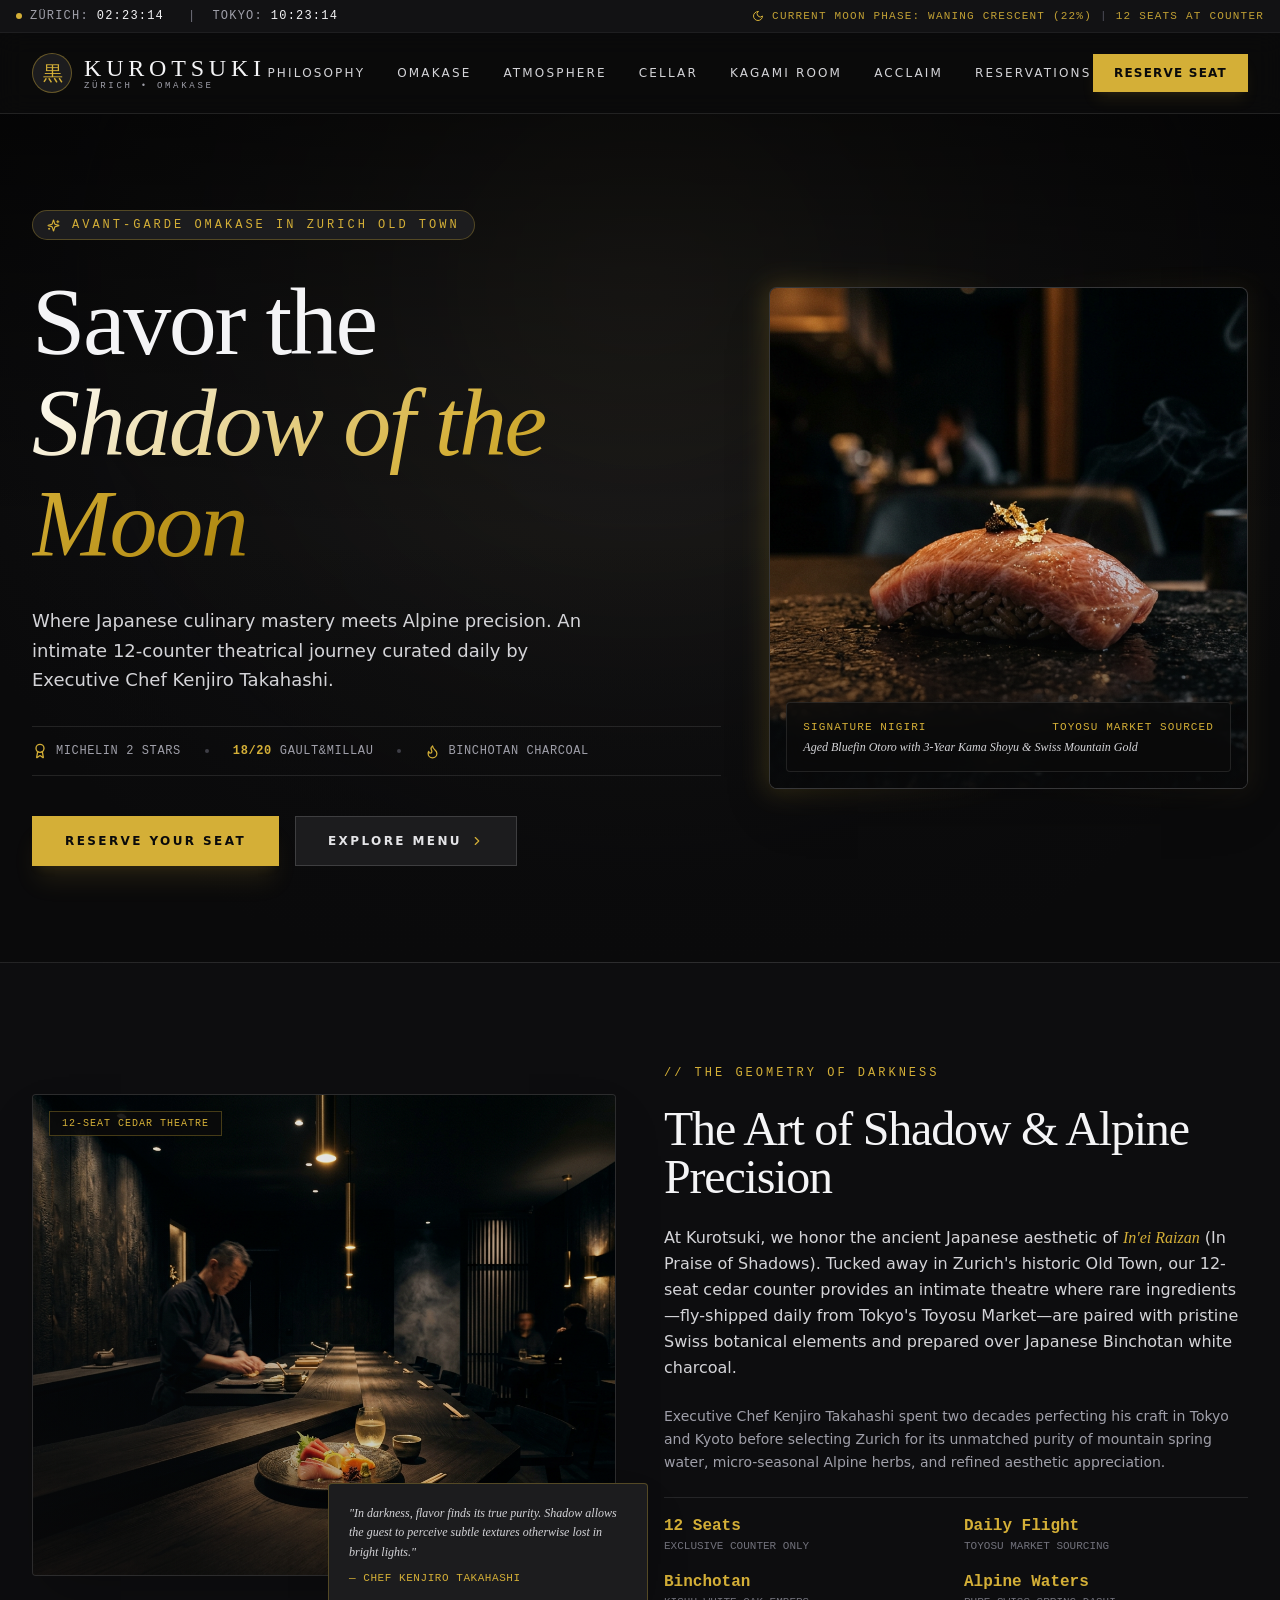
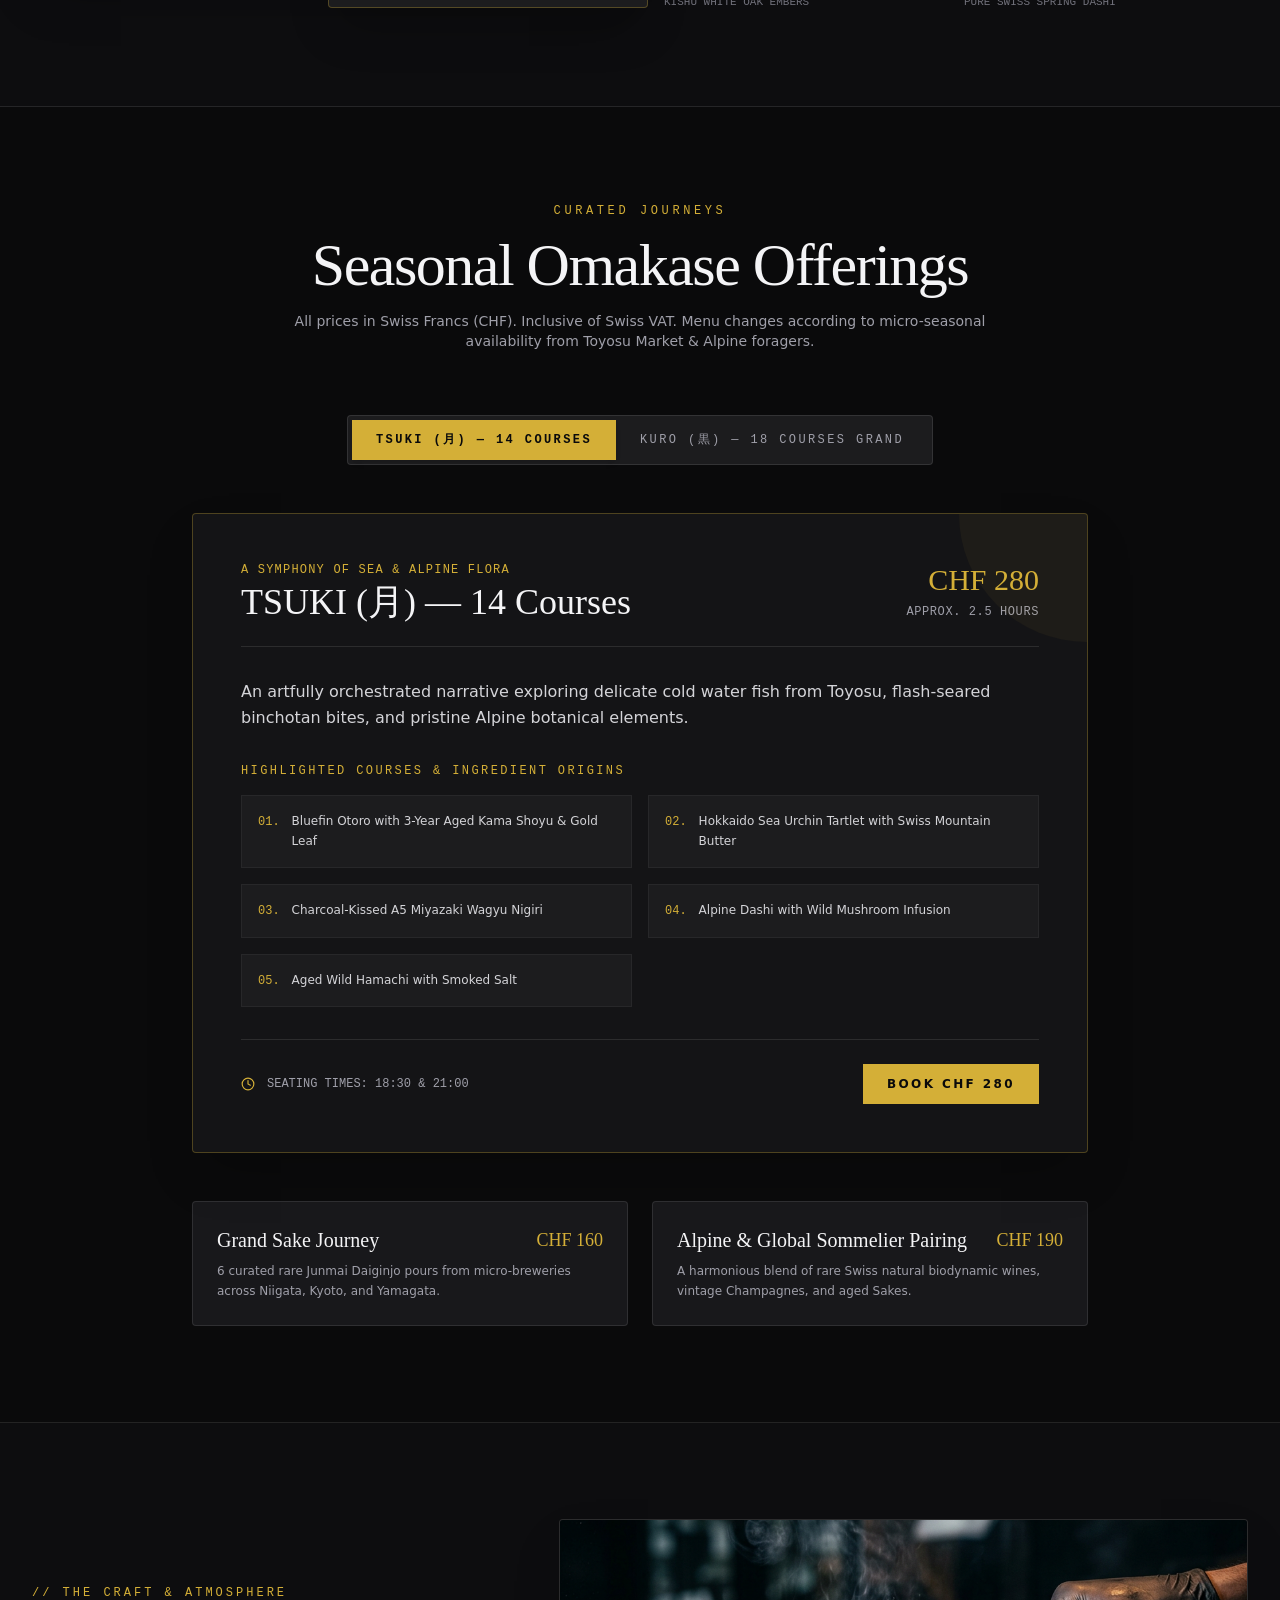
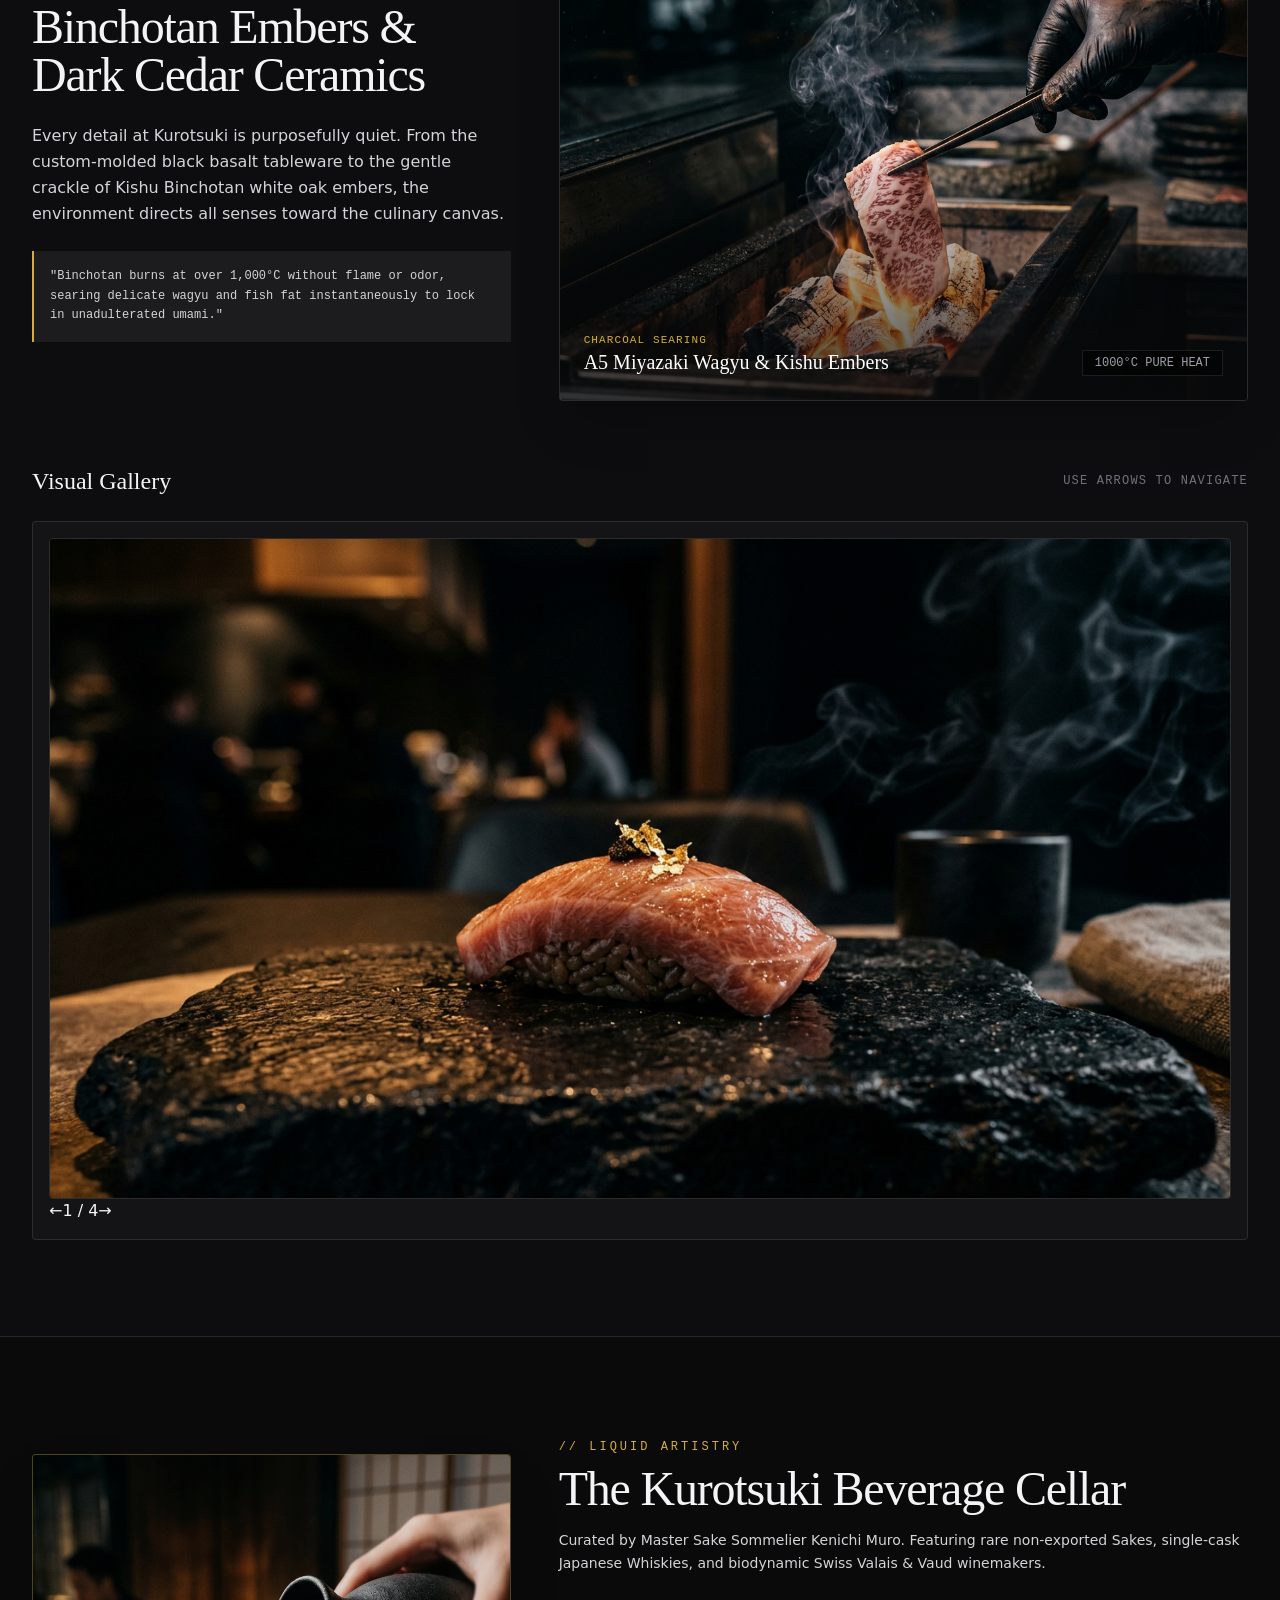
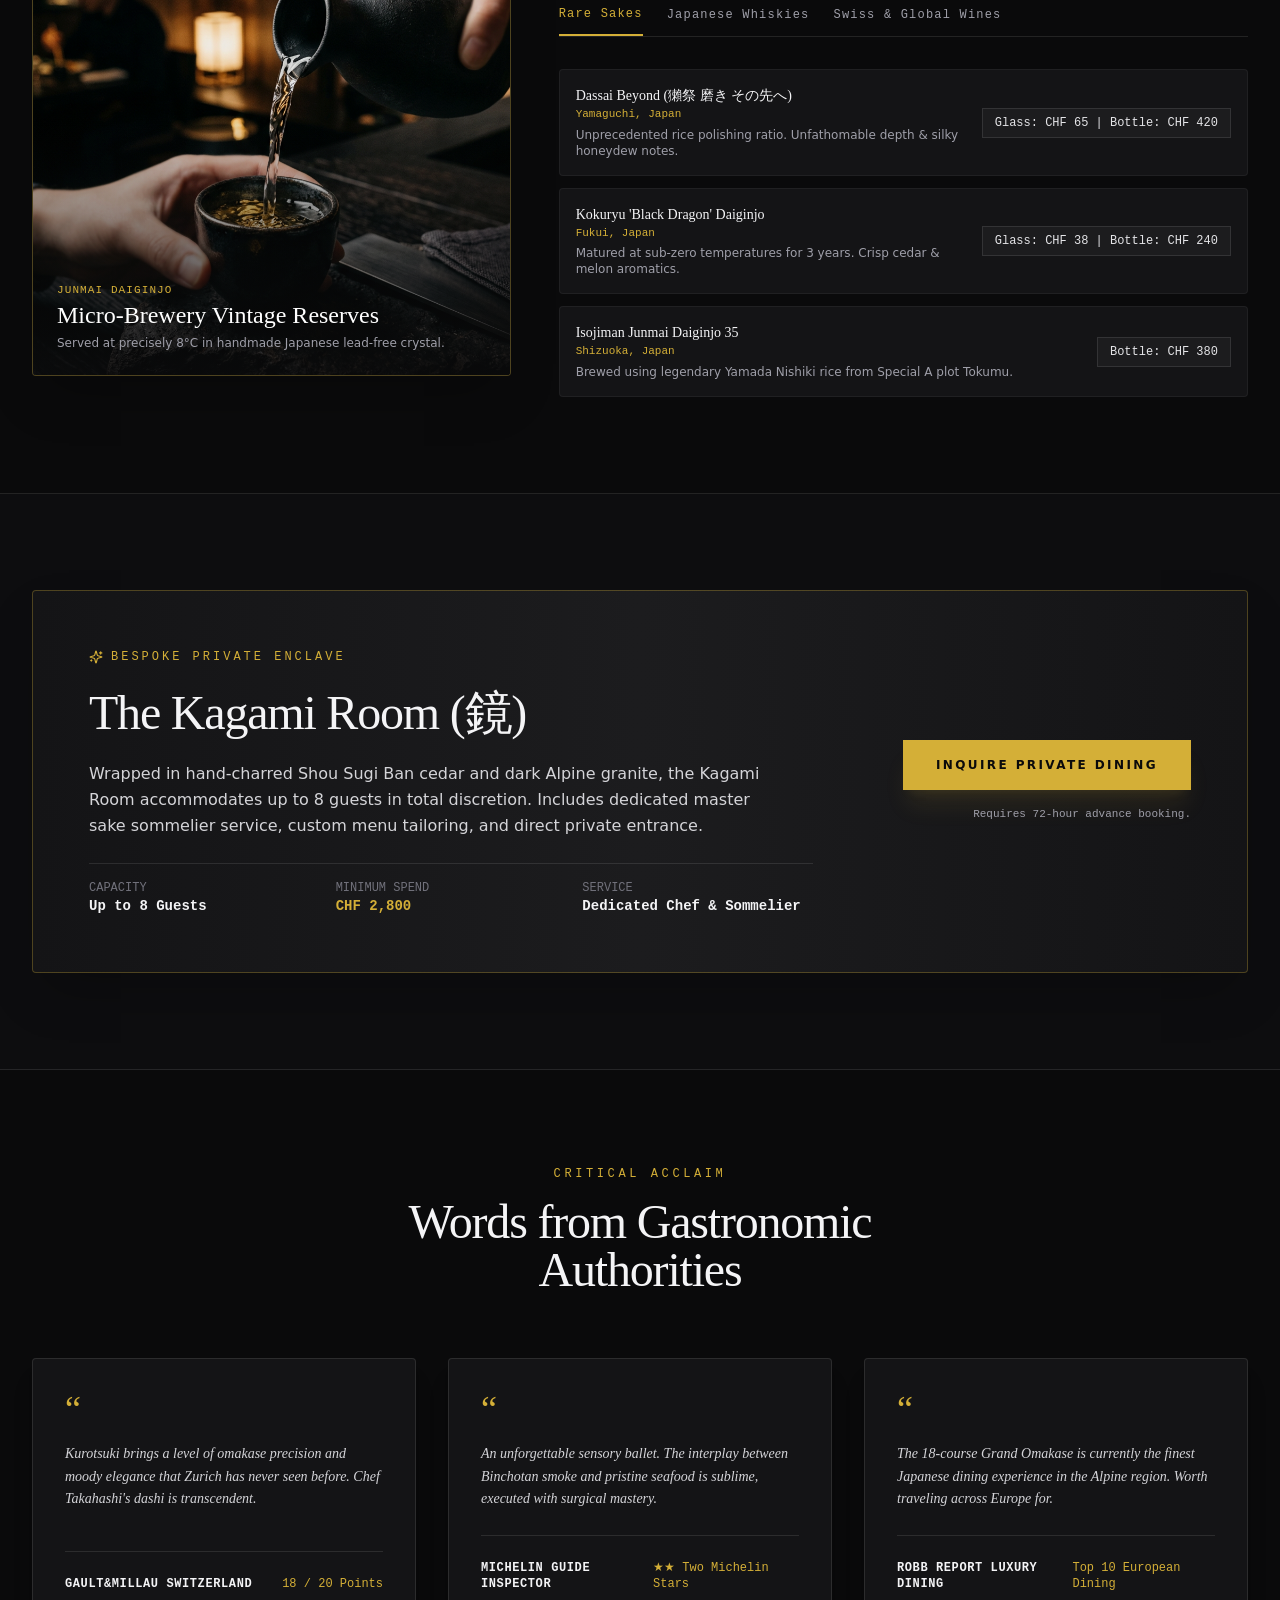
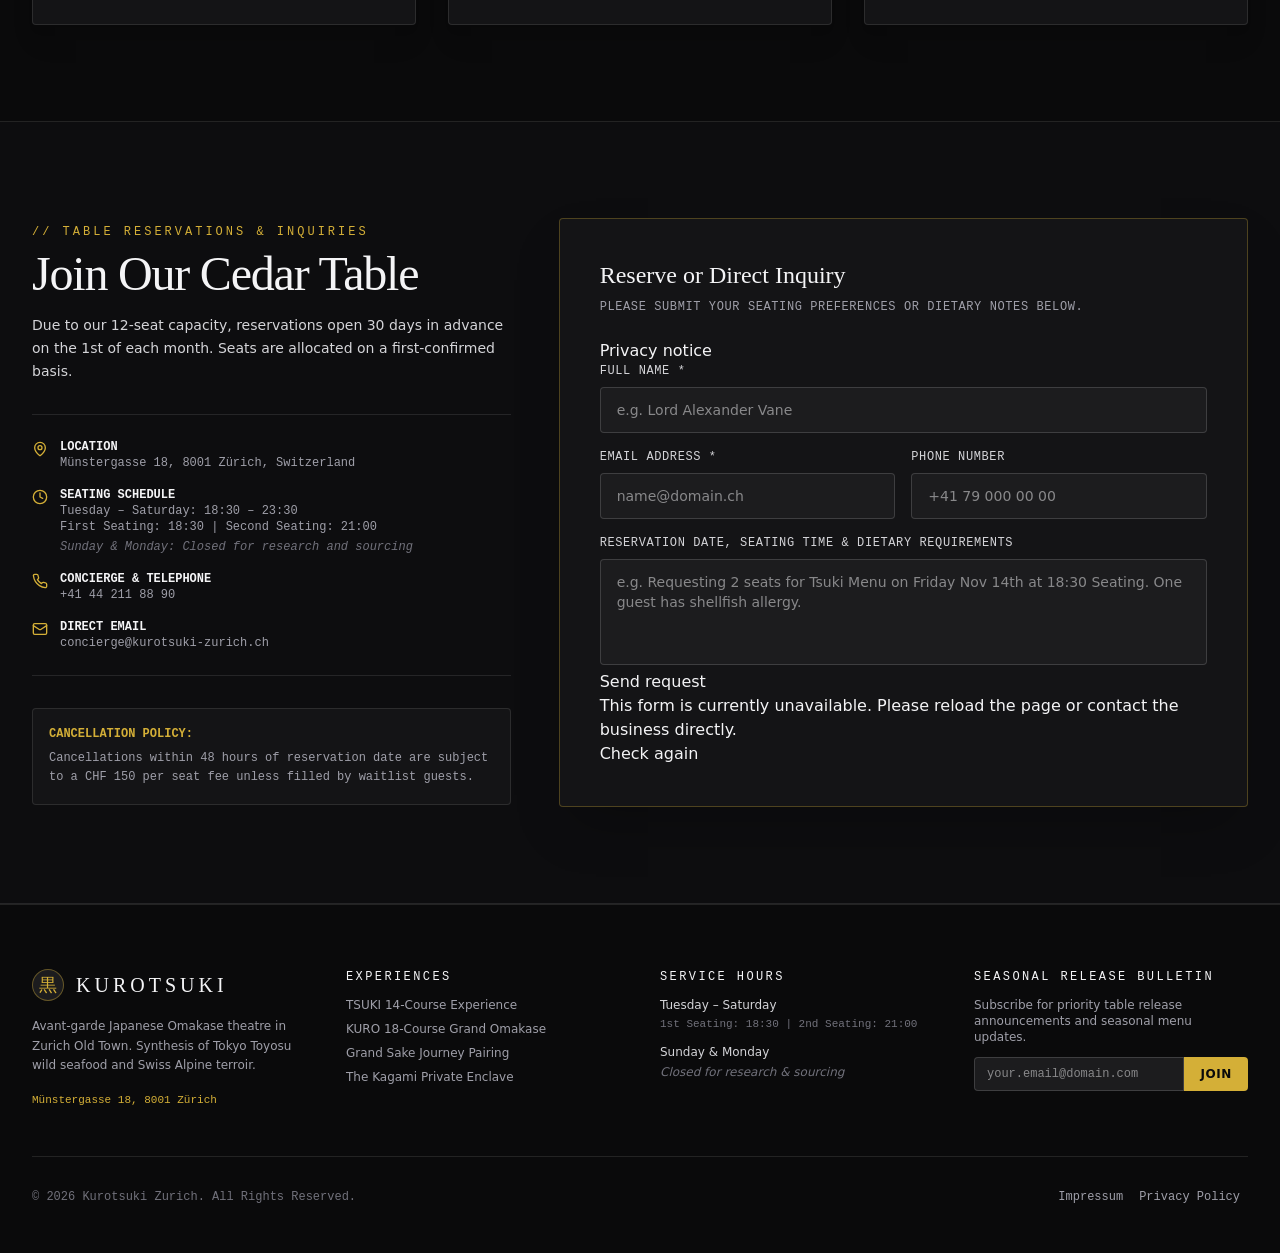
==== commit 212df051: "publish: i7l9khQAdhe9IdYIIWYNWz9JYHI3-create-02f9f6746663b0221f8cd4939208f114-legal-87c39d77de458062" ====
--- a/index.html
+++ b/index.html
@@ -1,3 +1,3 @@
 <!DOCTYPE html><html lang="en"><head><meta charset="UTF-8"><meta name="viewport" content="width=device-width,initial-scale=1.0"><meta name="theme-color" content="#111111"><title>Kurotsuki</title>  <script type="module" crossorigin="" src="./assets/index-CYK-bcLQ.js"></script>
   <link rel="stylesheet" crossorigin="" href="./assets/index-ClHAU0xH.css">
-<meta name="ezsites-version" content="i7l9khQAdhe9IdYIIWYNWz9JYHI3-create-02f9f6746663b0221f8cd4939208f114-legal-22ee1ecc3f2d39bb4625889888b51f24"></head><body><div id="root"></div><div id="ezsites-managed-legal" lang="en" role="contentinfo" aria-label="Legal Information" style="all:initial!important;font:14px/1.6 system-ui,sans-serif!important;color:#172033!important;display:block!important;position:relative!important;visibility:visible!important;opacity:1!important;padding:20px!important;background:#f5f6f8!important;text-align:center!important;clear:both!important;"><strong style="all:initial!important;font:14px/1.6 system-ui,sans-serif!important;color:#172033!important;display:inline!important;">Legal Information</strong> <a style="all:initial!important;font:14px/1.6 system-ui,sans-serif!important;color:#172033!important;display:inline-flex!important;align-items:center!important;min-height:44px!important;box-sizing:border-box!important;text-decoration:underline!important;padding:0 8px!important;" href="/legal#impressum">Impressum</a> <a style="all:initial!important;font:14px/1.6 system-ui,sans-serif!important;color:#172033!important;display:inline-flex!important;align-items:center!important;min-height:44px!important;box-sizing:border-box!important;text-decoration:underline!important;padding:0 8px!important;" href="/legal#privacy">Privacy Policy</a></div></body></html>+<meta name="ezsites-version" content="i7l9khQAdhe9IdYIIWYNWz9JYHI3-create-02f9f6746663b0221f8cd4939208f114-legal-87c39d77de458062c3173783ccaadebb"></head><body><div id="root"></div><div id="ezsites-managed-legal" lang="en" role="contentinfo" aria-label="Legal Information" style="all:initial!important;font:14px/1.6 system-ui,sans-serif!important;color:#172033!important;display:block!important;position:relative!important;visibility:visible!important;opacity:1!important;padding:20px!important;background:#f5f6f8!important;text-align:center!important;clear:both!important;"><strong style="all:initial!important;font:14px/1.6 system-ui,sans-serif!important;color:#172033!important;display:inline!important;">Legal Information</strong> <a style="all:initial!important;font:14px/1.6 system-ui,sans-serif!important;color:#172033!important;display:inline-flex!important;align-items:center!important;min-height:44px!important;box-sizing:border-box!important;text-decoration:underline!important;padding:0 8px!important;" href="/legal#impressum">Impressum</a> <a style="all:initial!important;font:14px/1.6 system-ui,sans-serif!important;color:#172033!important;display:inline-flex!important;align-items:center!important;min-height:44px!important;box-sizing:border-box!important;text-decoration:underline!important;padding:0 8px!important;" href="/legal#privacy">Privacy Policy</a></div></body></html>
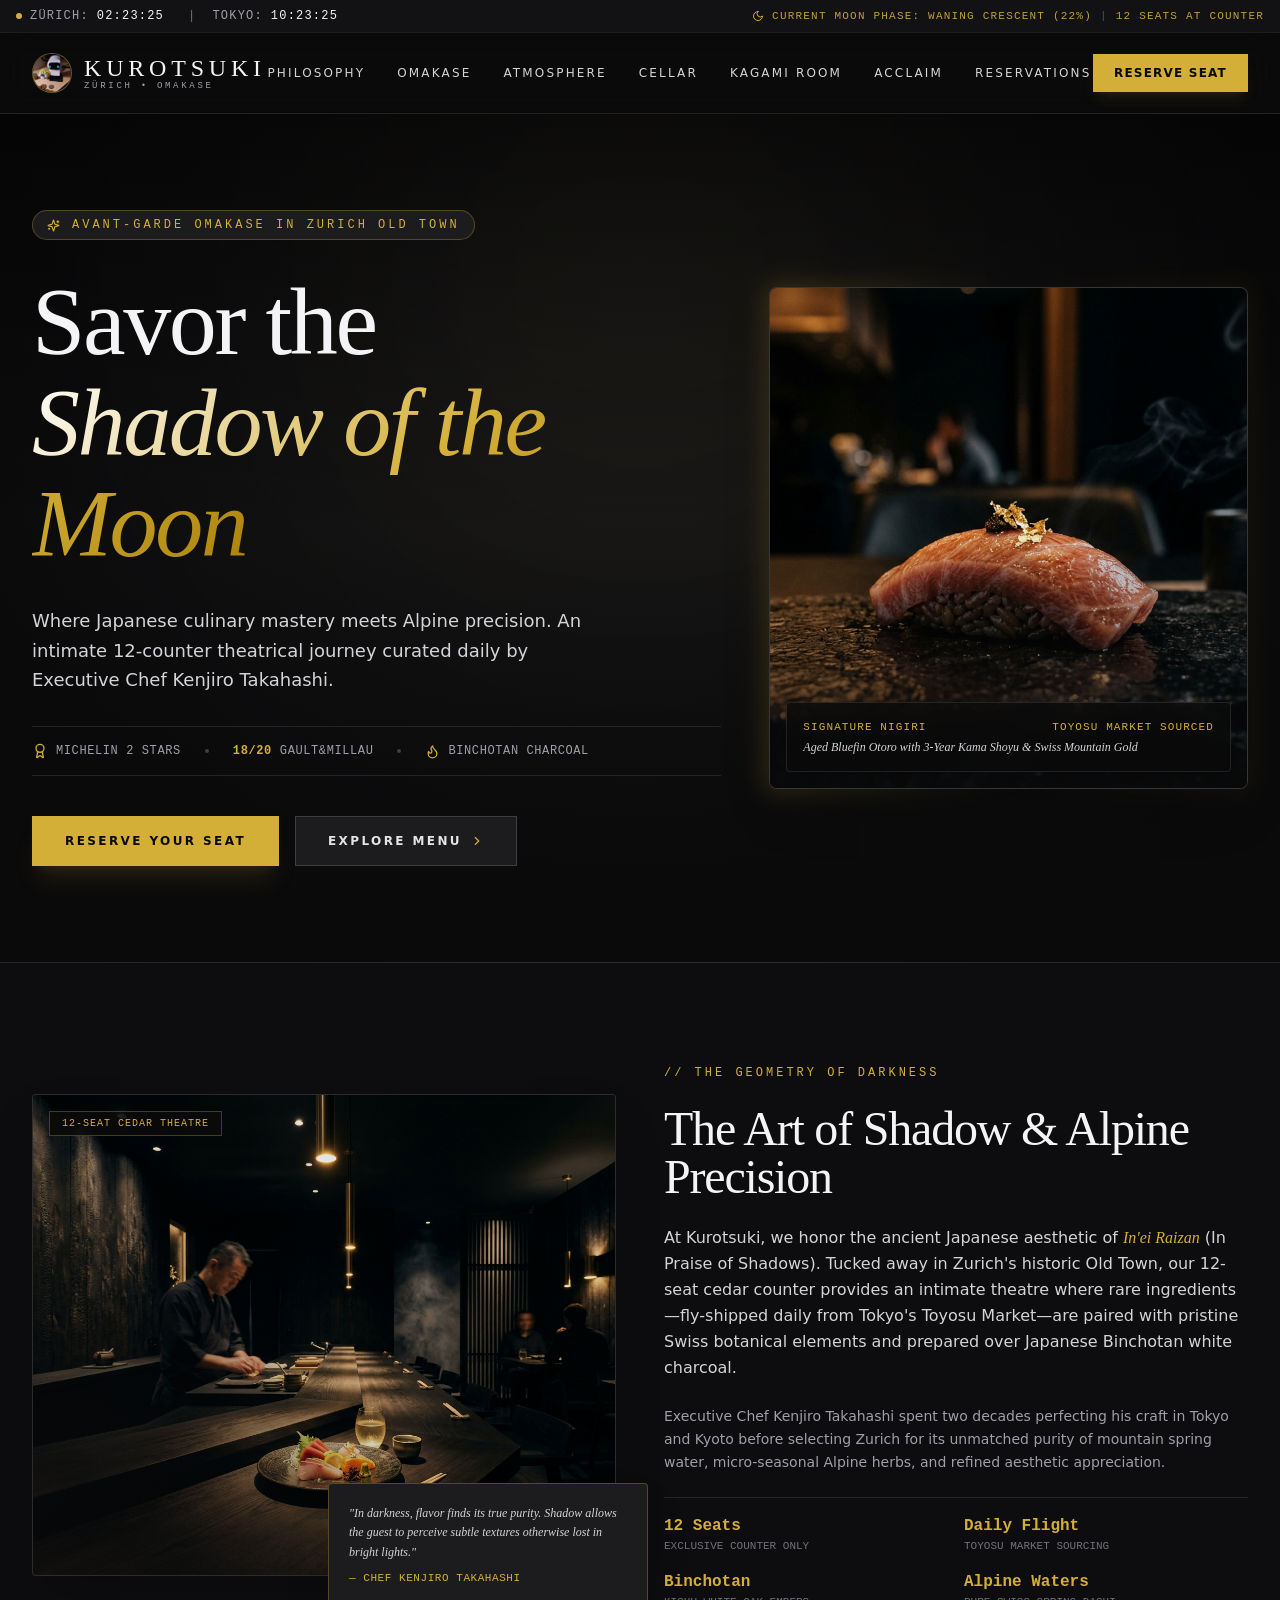
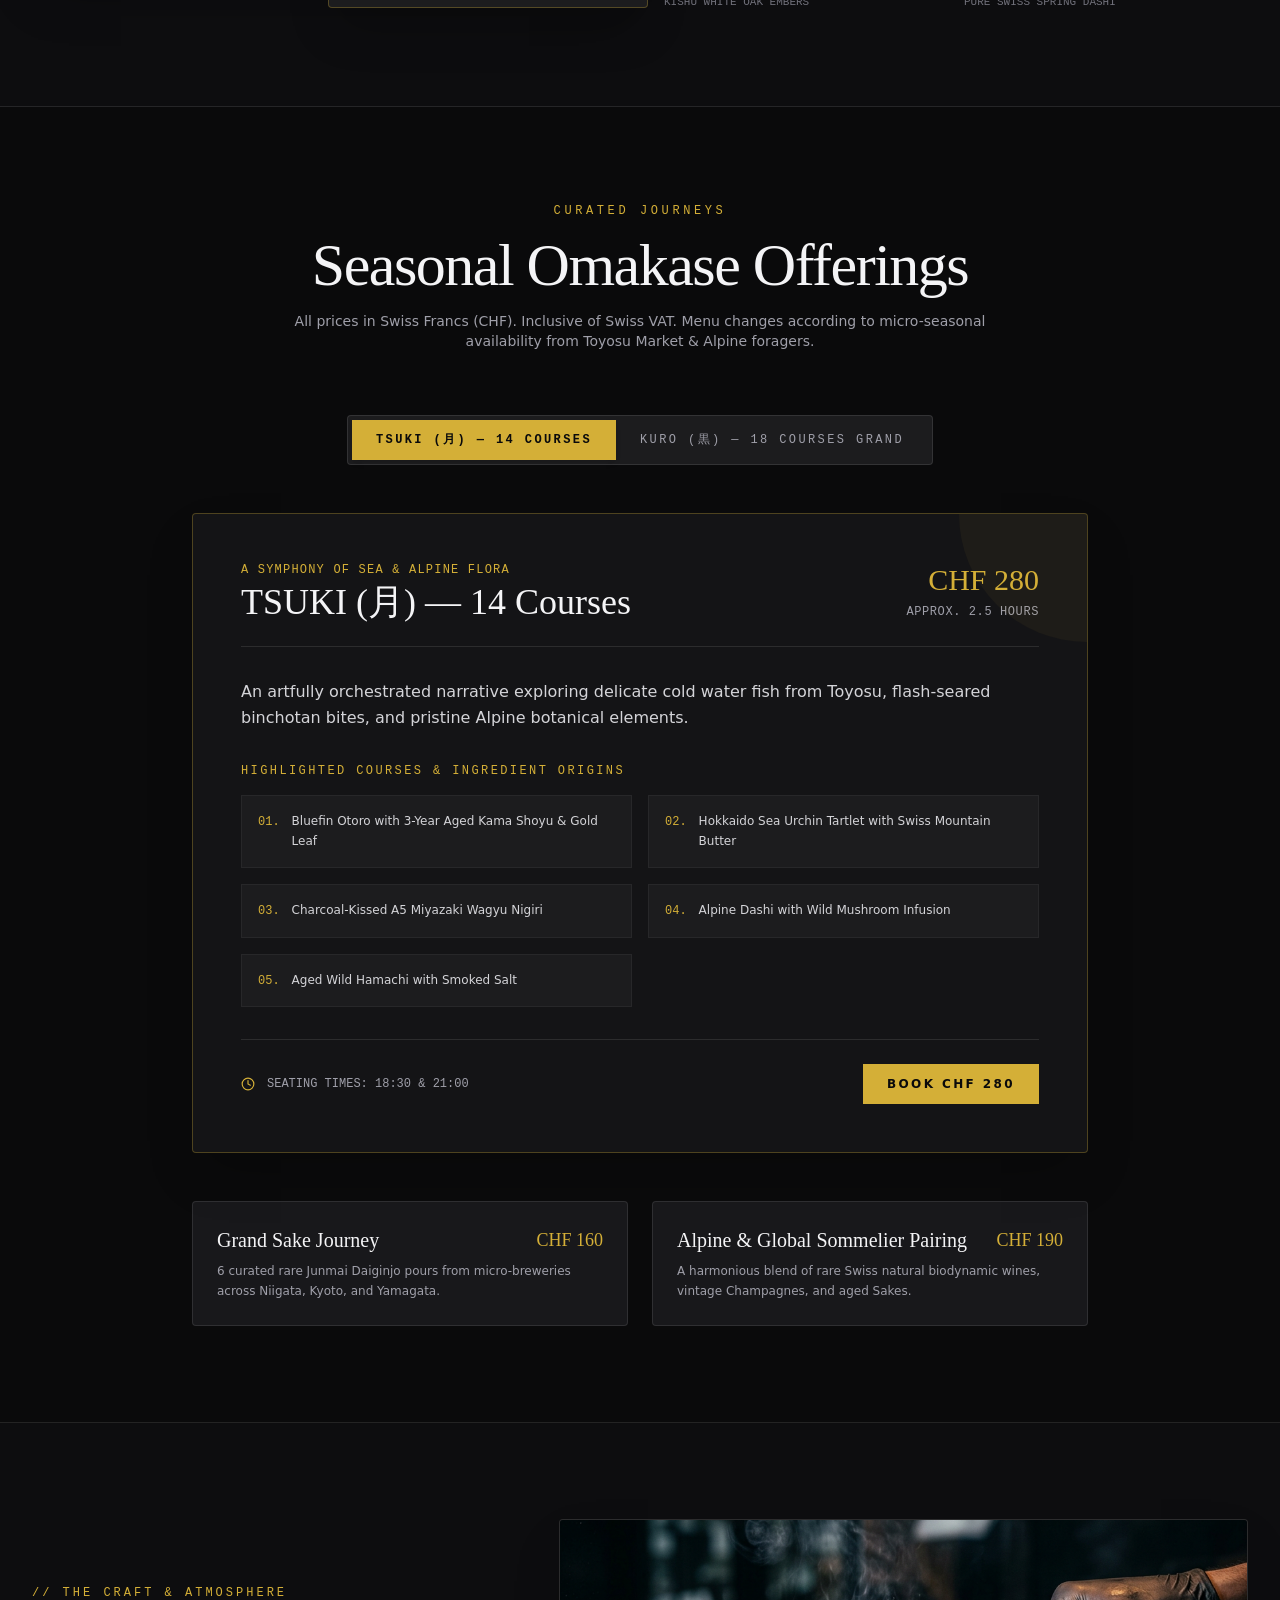
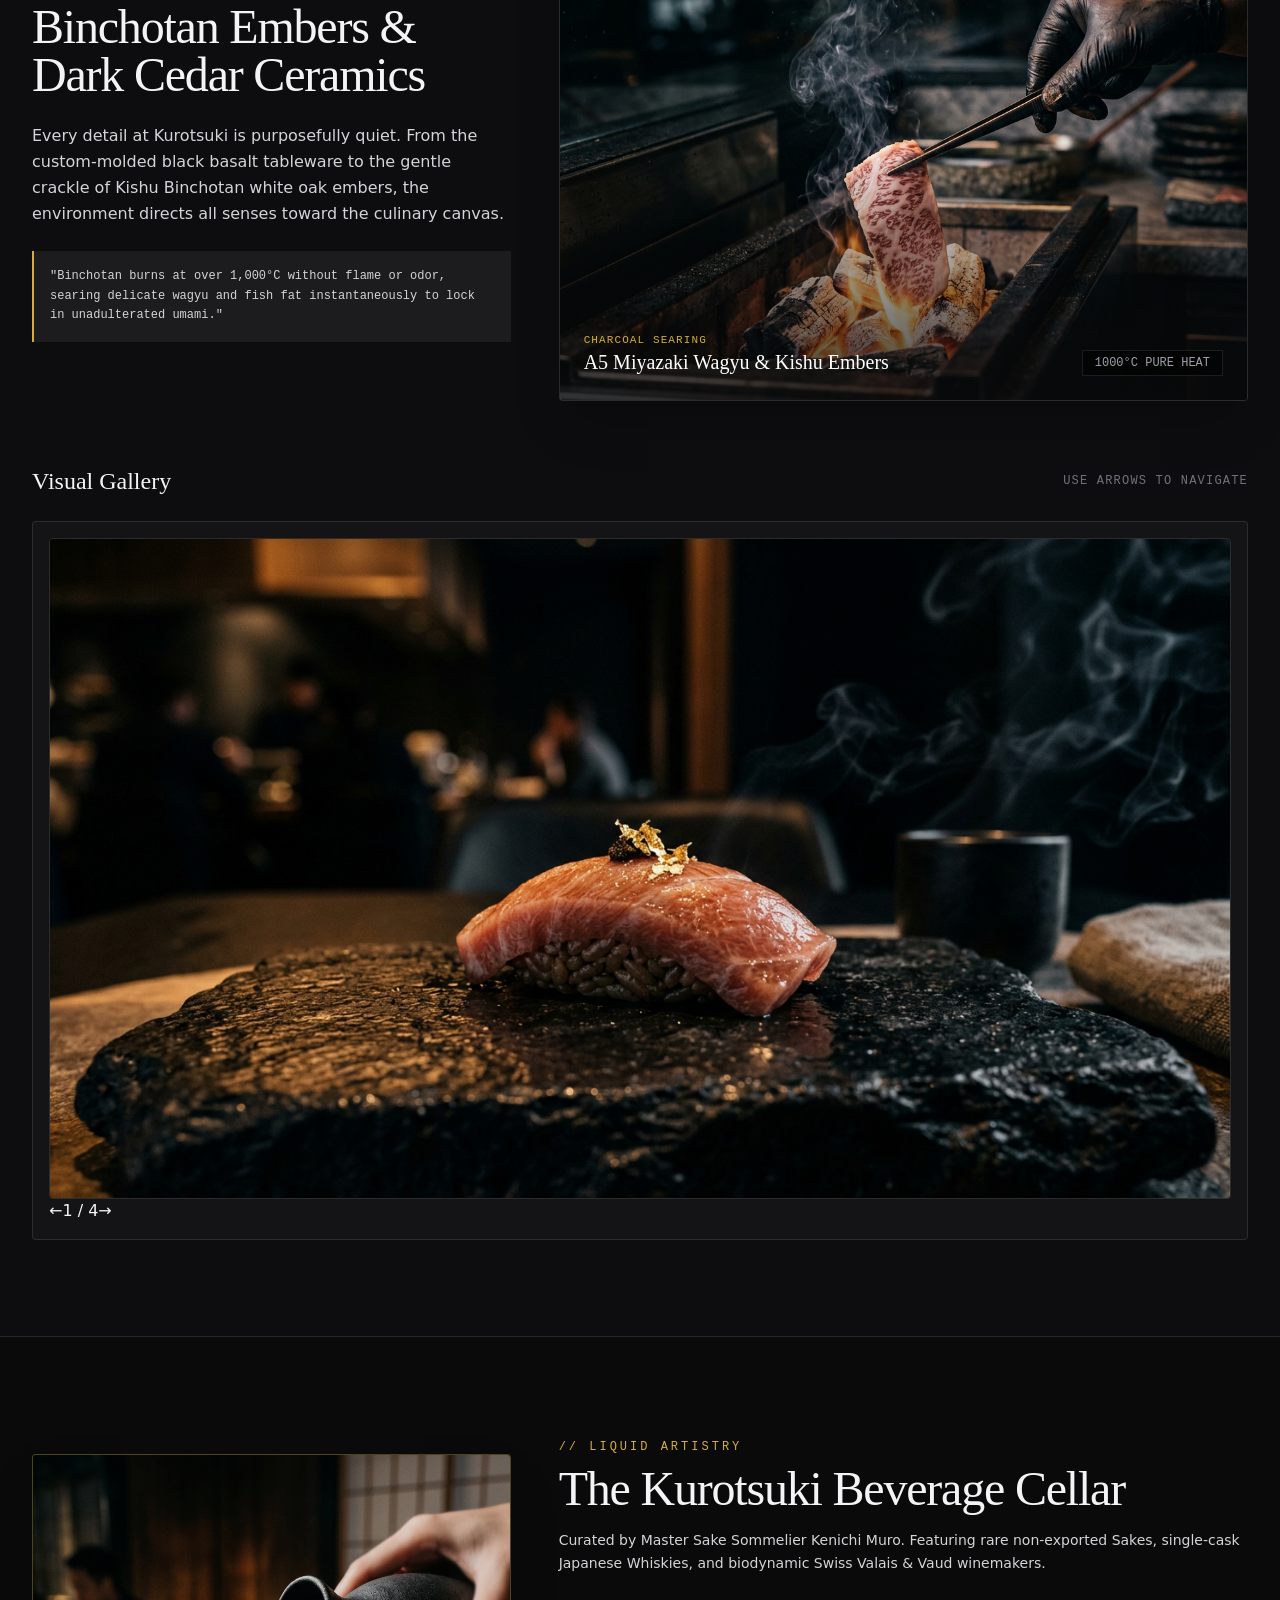
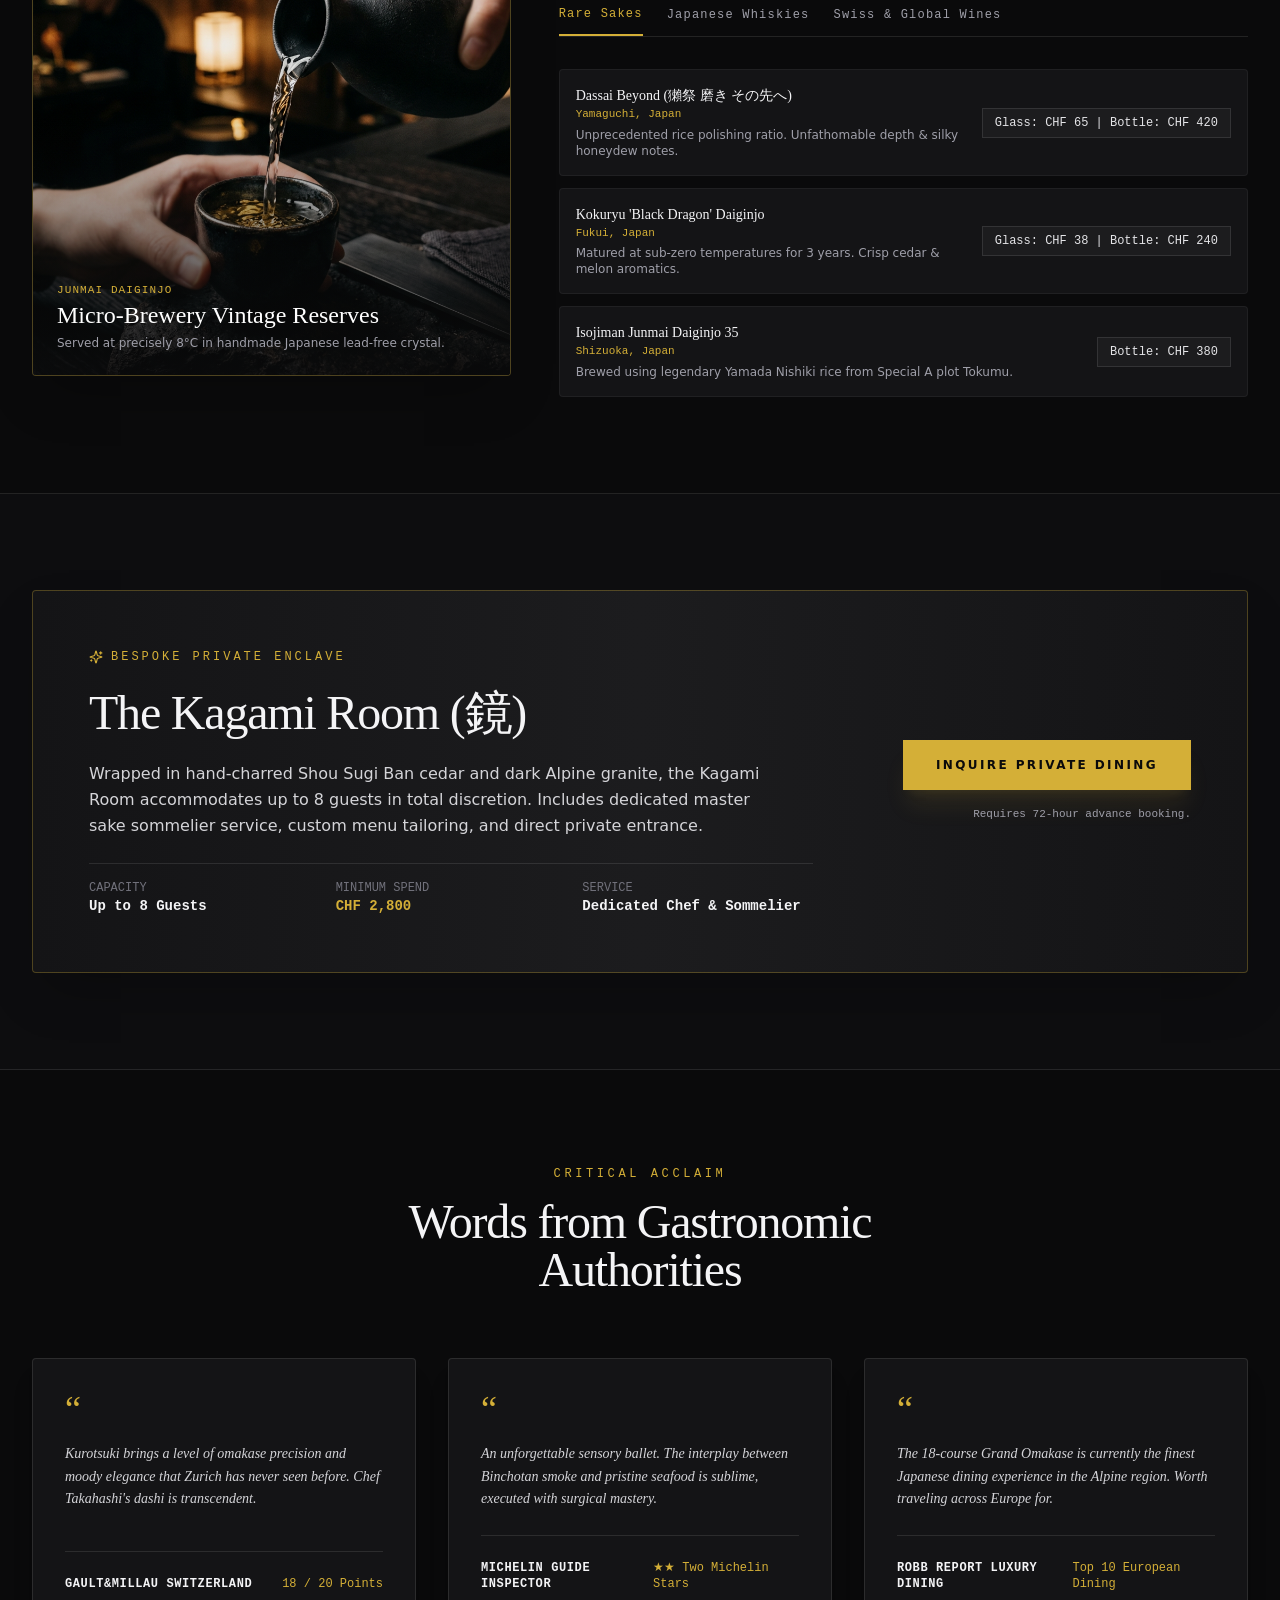
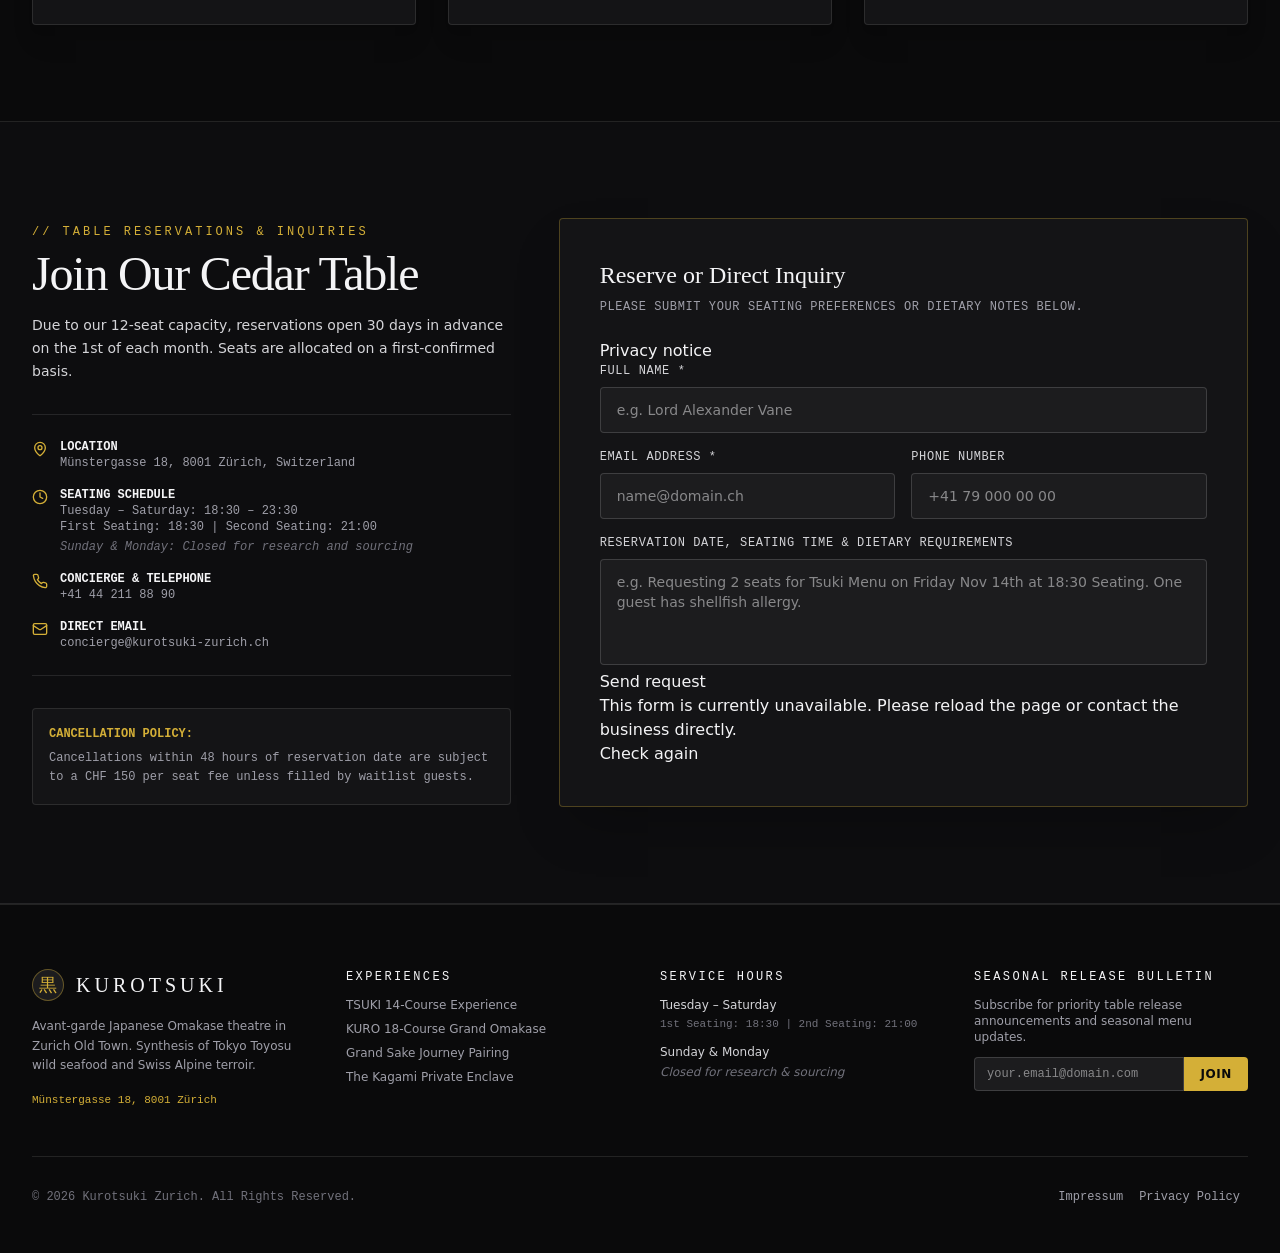
==== commit 40211327: "publish: i7l9khQAdhe9IdYIIWYNWz9JYHI3-create-02f9f6746663b0221f8cd4939208f114-ae-300351668c65506557e" ====
--- a/index.html
+++ b/index.html
@@ -1,3 +1,3 @@
-<!DOCTYPE html><html lang="en"><head><meta charset="UTF-8"><meta name="viewport" content="width=device-width,initial-scale=1.0"><meta name="theme-color" content="#111111"><title>Kurotsuki</title>  <script type="module" crossorigin="" src="./assets/index-CYK-bcLQ.js"></script>
-  <link rel="stylesheet" crossorigin="" href="./assets/index-ClHAU0xH.css">
-<meta name="ezsites-version" content="i7l9khQAdhe9IdYIIWYNWz9JYHI3-create-02f9f6746663b0221f8cd4939208f114-legal-87c39d77de458062c3173783ccaadebb"></head><body><div id="root"></div><div id="ezsites-managed-legal" lang="en" role="contentinfo" aria-label="Legal Information" style="all:initial!important;font:14px/1.6 system-ui,sans-serif!important;color:#172033!important;display:block!important;position:relative!important;visibility:visible!important;opacity:1!important;padding:20px!important;background:#f5f6f8!important;text-align:center!important;clear:both!important;"><strong style="all:initial!important;font:14px/1.6 system-ui,sans-serif!important;color:#172033!important;display:inline!important;">Legal Information</strong> <a style="all:initial!important;font:14px/1.6 system-ui,sans-serif!important;color:#172033!important;display:inline-flex!important;align-items:center!important;min-height:44px!important;box-sizing:border-box!important;text-decoration:underline!important;padding:0 8px!important;" href="/legal#impressum">Impressum</a> <a style="all:initial!important;font:14px/1.6 system-ui,sans-serif!important;color:#172033!important;display:inline-flex!important;align-items:center!important;min-height:44px!important;box-sizing:border-box!important;text-decoration:underline!important;padding:0 8px!important;" href="/legal#privacy">Privacy Policy</a></div></body></html>+<!DOCTYPE html><html lang="en"><head><meta charset="UTF-8"><meta name="viewport" content="width=device-width,initial-scale=1.0"><meta name="theme-color" content="#111111"><title>Kurotsuki</title>  <script type="module" crossorigin="" src="./assets/index-BQl1YdFa.js"></script>
+  <link rel="stylesheet" crossorigin="" href="./assets/index-BbRuBSQA.css">
+<meta name="ezsites-version" content="i7l9khQAdhe9IdYIIWYNWz9JYHI3-create-02f9f6746663b0221f8cd4939208f114-ae-300351668c65506557ef4a21"></head><body><div id="root"></div><div id="ezsites-managed-legal" lang="en" role="contentinfo" aria-label="Legal Information" style="all:initial!important;font:14px/1.6 system-ui,sans-serif!important;color:#172033!important;display:block!important;position:relative!important;visibility:visible!important;opacity:1!important;padding:20px!important;background:#f5f6f8!important;text-align:center!important;clear:both!important;"><strong style="all:initial!important;font:14px/1.6 system-ui,sans-serif!important;color:#172033!important;display:inline!important;">Legal Information</strong> <a style="all:initial!important;font:14px/1.6 system-ui,sans-serif!important;color:#172033!important;display:inline-flex!important;align-items:center!important;min-height:44px!important;box-sizing:border-box!important;text-decoration:underline!important;padding:0 8px!important;" href="/legal#impressum">Impressum</a> <a style="all:initial!important;font:14px/1.6 system-ui,sans-serif!important;color:#172033!important;display:inline-flex!important;align-items:center!important;min-height:44px!important;box-sizing:border-box!important;text-decoration:underline!important;padding:0 8px!important;" href="/legal#privacy">Privacy Policy</a></div></body></html>
--- a/assets/index-BbRuBSQA.css
+++ b/assets/index-BbRuBSQA.css
@@ -0,0 +1 @@
+/*! tailwindcss v4.1.12 | MIT License | https://tailwindcss.com */@layer properties{@supports (((-webkit-hyphens:none)) and (not (margin-trim:inline))) or ((-moz-orient:inline) and (not (color:rgb(from red r g b)))){*,:before,:after,::backdrop{--tw-translate-x:0;--tw-translate-y:0;--tw-translate-z:0;--tw-rotate-x:initial;--tw-rotate-y:initial;--tw-rotate-z:initial;--tw-skew-x:initial;--tw-skew-y:initial;--tw-space-y-reverse:0;--tw-space-x-reverse:0;--tw-border-style:solid;--tw-gradient-position:initial;--tw-gradient-from:#0000;--tw-gradient-via:#0000;--tw-gradient-to:#0000;--tw-gradient-stops:initial;--tw-gradient-via-stops:initial;--tw-gradient-from-position:0%;--tw-gradient-via-position:50%;--tw-gradient-to-position:100%;--tw-leading:initial;--tw-font-weight:initial;--tw-tracking:initial;--tw-shadow:0 0 #0000;--tw-shadow-color:initial;--tw-shadow-alpha:100%;--tw-inset-shadow:0 0 #0000;--tw-inset-shadow-color:initial;--tw-inset-shadow-alpha:100%;--tw-ring-color:initial;--tw-ring-shadow:0 0 #0000;--tw-inset-ring-color:initial;--tw-inset-ring-shadow:0 0 #0000;--tw-ring-inset:initial;--tw-ring-offset-width:0px;--tw-ring-offset-color:#fff;--tw-ring-offset-shadow:0 0 #0000;--tw-outline-style:solid;--tw-blur:initial;--tw-brightness:initial;--tw-contrast:initial;--tw-grayscale:initial;--tw-hue-rotate:initial;--tw-invert:initial;--tw-opacity:initial;--tw-saturate:initial;--tw-sepia:initial;--tw-drop-shadow:initial;--tw-drop-shadow-color:initial;--tw-drop-shadow-alpha:100%;--tw-drop-shadow-size:initial;--tw-backdrop-blur:initial;--tw-backdrop-brightness:initial;--tw-backdrop-contrast:initial;--tw-backdrop-grayscale:initial;--tw-backdrop-hue-rotate:initial;--tw-backdrop-invert:initial;--tw-backdrop-opacity:initial;--tw-backdrop-saturate:initial;--tw-backdrop-sepia:initial;--tw-duration:initial;--tw-scale-x:1;--tw-scale-y:1;--tw-scale-z:1}}}@layer theme{:root,:host{--font-sans:ui-sans-serif,system-ui,sans-serif,"Apple Color Emoji","Segoe UI Emoji","Segoe UI Symbol","Noto Color Emoji";--font-serif:ui-serif,Georgia,Cambria,"Times New Roman",Times,serif;--font-mono:ui-monospace,SFMono-Regular,Menlo,Monaco,Consolas,"Liberation Mono","Courier New",monospace;--color-zinc-200:oklch(92% .004 286.32);--color-zinc-300:oklch(87.1% .006 286.286);--color-zinc-400:oklch(70.5% .015 286.067);--color-zinc-500:oklch(55.2% .016 285.938);--color-zinc-600:oklch(44.2% .017 285.786);--color-zinc-700:oklch(37% .013 285.805);--color-black:#000;--color-white:#fff;--spacing:.25rem;--container-xs:20rem;--container-md:28rem;--container-xl:36rem;--container-2xl:42rem;--container-3xl:48rem;--container-4xl:56rem;--container-7xl:80rem;--text-xs:.75rem;--text-xs--line-height:calc(1/.75);--text-sm:.875rem;--text-sm--line-height:calc(1.25/.875);--text-base:1rem;--text-base--line-height: 1.5 ;--text-lg:1.125rem;--text-lg--line-height:calc(1.75/1.125);--text-xl:1.25rem;--text-xl--line-height:calc(1.75/1.25);--text-2xl:1.5rem;--text-2xl--line-height:calc(2/1.5);--text-3xl:1.875rem;--text-3xl--line-height: 1.2 ;--text-4xl:2.25rem;--text-4xl--line-height:calc(2.5/2.25);--text-5xl:3rem;--text-5xl--line-height:1;--text-6xl:3.75rem;--text-6xl--line-height:1;--text-7xl:4.5rem;--text-7xl--line-height:1;--text-8xl:6rem;--text-8xl--line-height:1;--font-weight-light:300;--font-weight-normal:400;--font-weight-medium:500;--font-weight-semibold:600;--font-weight-bold:700;--tracking-tight:-.025em;--tracking-normal:0em;--tracking-wider:.05em;--tracking-widest:.1em;--leading-relaxed:1.625;--radius-sm:.25rem;--radius-lg:.5rem;--radius-xl:.75rem;--animate-pulse:pulse 2s cubic-bezier(.4,0,.6,1)infinite;--blur-md:12px;--default-transition-duration:.15s;--default-transition-timing-function:cubic-bezier(.4,0,.2,1);--default-font-family:var(--font-sans);--default-mono-font-family:var(--font-mono)}}@layer base{*,:after,:before,::backdrop{box-sizing:border-box;border:0 solid;margin:0;padding:0}::file-selector-button{box-sizing:border-box;border:0 solid;margin:0;padding:0}html,:host{-webkit-text-size-adjust:100%;tab-size:4;line-height:1.5;font-family:var(--default-font-family,ui-sans-serif,system-ui,sans-serif,"Apple Color Emoji","Segoe UI Emoji","Segoe UI Symbol","Noto Color Emoji");font-feature-settings:var(--default-font-feature-settings,normal);font-variation-settings:var(--default-font-variation-settings,normal);-webkit-tap-highlight-color:transparent}hr{height:0;color:inherit;border-top-width:1px}abbr:where([title]){-webkit-text-decoration:underline dotted;text-decoration:underline dotted}h1,h2,h3,h4,h5,h6{font-size:inherit;font-weight:inherit}a{color:inherit;-webkit-text-decoration:inherit;text-decoration:inherit}b,strong{font-weight:bolder}code,kbd,samp,pre{font-family:var(--default-mono-font-family,ui-monospace,SFMono-Regular,Menlo,Monaco,Consolas,"Liberation Mono","Courier New",monospace);font-feature-settings:var(--default-mono-font-feature-settings,normal);font-variation-settings:var(--default-mono-font-variation-settings,normal);font-size:1em}small{font-size:80%}sub,sup{vertical-align:baseline;font-size:75%;line-height:0;position:relative}sub{bottom:-.25em}sup{top:-.5em}table{text-indent:0;border-color:inherit;border-collapse:collapse}:-moz-focusring{outline:auto}progress{vertical-align:baseline}summary{display:list-item}ol,ul,menu{list-style:none}img,svg,video,canvas,audio,iframe,embed,object{vertical-align:middle;display:block}img,video{max-width:100%;height:auto}button,input,select,optgroup,textarea{font:inherit;font-feature-settings:inherit;font-variation-settings:inherit;letter-spacing:inherit;color:inherit;opacity:1;background-color:#0000;border-radius:0}::file-selector-button{font:inherit;font-feature-settings:inherit;font-variation-settings:inherit;letter-spacing:inherit;color:inherit;opacity:1;background-color:#0000;border-radius:0}:where(select:is([multiple],[size])) optgroup{font-weight:bolder}:where(select:is([multiple],[size])) optgroup option{padding-inline-start:20px}::file-selector-button{margin-inline-end:4px}::placeholder{opacity:1}@supports (not ((-webkit-appearance:-apple-pay-button))) or (contain-intrinsic-size:1px){::placeholder{color:currentColor}@supports (color:color-mix(in lab,red,red)){::placeholder{color:color-mix(in oklab,currentcolor 50%,transparent)}}}textarea{resize:vertical}::-webkit-search-decoration{-webkit-appearance:none}::-webkit-date-and-time-value{min-height:1lh;text-align:inherit}::-webkit-datetime-edit{display:inline-flex}::-webkit-datetime-edit-fields-wrapper{padding:0}::-webkit-datetime-edit{padding-block:0}::-webkit-datetime-edit-year-field{padding-block:0}::-webkit-datetime-edit-month-field{padding-block:0}::-webkit-datetime-edit-day-field{padding-block:0}::-webkit-datetime-edit-hour-field{padding-block:0}::-webkit-datetime-edit-minute-field{padding-block:0}::-webkit-datetime-edit-second-field{padding-block:0}::-webkit-datetime-edit-millisecond-field{padding-block:0}::-webkit-datetime-edit-meridiem-field{padding-block:0}::-webkit-calendar-picker-indicator{line-height:1}:-moz-ui-invalid{box-shadow:none}button,input:where([type=button],[type=reset],[type=submit]){appearance:button}::file-selector-button{appearance:button}::-webkit-inner-spin-button{height:auto}::-webkit-outer-spin-button{height:auto}[hidden]:where(:not([hidden=until-found])){display:none!important}:root{--text-muted:#a1a1aa}body{font-family:system-ui,-apple-system,BlinkMacSystemFont,Segoe UI,Roboto,Oxygen,Ubuntu,Cantarell,sans-serif;overflow-x:hidden}}@layer components;@layer utilities{.pointer-events-none{pointer-events:none}.visible{visibility:visible}.absolute{position:absolute}.relative{position:relative}.sticky{position:sticky}.-inset-1{inset:calc(var(--spacing)*-1)}.inset-0{inset:calc(var(--spacing)*0)}.-top-32{top:calc(var(--spacing)*-32)}.top-0{top:calc(var(--spacing)*0)}.top-4{top:calc(var(--spacing)*4)}.right-0{right:calc(var(--spacing)*0)}.right-4{right:calc(var(--spacing)*4)}.right-6{right:calc(var(--spacing)*6)}.bottom-4{bottom:calc(var(--spacing)*4)}.bottom-6{bottom:calc(var(--spacing)*6)}.left-1\/2{left:50%}.left-4{left:calc(var(--spacing)*4)}.left-6{left:calc(var(--spacing)*6)}.z-10{z-index:10}.z-20{z-index:20}.z-40{z-index:40}.z-50{z-index:50}.order-1{order:1}.order-2{order:2}.mx-2{margin-inline:calc(var(--spacing)*2)}.mx-auto{margin-inline:auto}.-mt-1{margin-top:calc(var(--spacing)*-1)}.mt-0\.5{margin-top:calc(var(--spacing)*.5)}.mt-1{margin-top:calc(var(--spacing)*1)}.mt-2{margin-top:calc(var(--spacing)*2)}.mt-4{margin-top:calc(var(--spacing)*4)}.mt-6{margin-top:calc(var(--spacing)*6)}.mt-12{margin-top:calc(var(--spacing)*12)}.mb-1{margin-bottom:calc(var(--spacing)*1)}.mb-2{margin-bottom:calc(var(--spacing)*2)}.mb-6{margin-bottom:calc(var(--spacing)*6)}.mb-8{margin-bottom:calc(var(--spacing)*8)}.mb-12{margin-bottom:calc(var(--spacing)*12)}.mb-16{margin-bottom:calc(var(--spacing)*16)}.ml-2{margin-left:calc(var(--spacing)*2)}.block{display:block}.flex{display:flex}.grid{display:grid}.hidden{display:none}.inline-block{display:inline-block}.inline-flex{display:inline-flex}.table{display:table}.h-1{height:calc(var(--spacing)*1)}.h-1\.5{height:calc(var(--spacing)*1.5)}.h-8{height:calc(var(--spacing)*8)}.h-10{height:calc(var(--spacing)*10)}.h-20{height:calc(var(--spacing)*20)}.h-32{height:calc(var(--spacing)*32)}.h-\[380px\]{height:380px}.h-\[400px\]{height:400px}.h-\[420px\]{height:420px}.h-\[480px\]{height:480px}.h-\[520px\]{height:520px}.h-\[600px\]{height:600px}.h-full{height:100%}.min-h-\[90vh\]{min-height:90vh}.min-h-screen{min-height:100vh}.w-1{width:calc(var(--spacing)*1)}.w-1\.5{width:calc(var(--spacing)*1.5)}.w-8{width:calc(var(--spacing)*8)}.w-10{width:calc(var(--spacing)*10)}.w-32{width:calc(var(--spacing)*32)}.w-\[600px\]{width:600px}.w-full{width:100%}.max-w-2xl{max-width:var(--container-2xl)}.max-w-3xl{max-width:var(--container-3xl)}.max-w-4xl{max-width:var(--container-4xl)}.max-w-7xl{max-width:var(--container-7xl)}.max-w-md{max-width:var(--container-md)}.max-w-xl{max-width:var(--container-xl)}.shrink-0{flex-shrink:0}.-translate-x-1\/2{--tw-translate-x: -50% ;translate:var(--tw-translate-x)var(--tw-translate-y)}.transform{transform:var(--tw-rotate-x,)var(--tw-rotate-y,)var(--tw-rotate-z,)var(--tw-skew-x,)var(--tw-skew-y,)}.animate-pulse{animation:var(--animate-pulse)}.resize{resize:both}.resize-none{resize:none}.grid-cols-1{grid-template-columns:repeat(1,minmax(0,1fr))}.grid-cols-2{grid-template-columns:repeat(2,minmax(0,1fr))}.flex-col{flex-direction:column}.flex-wrap{flex-wrap:wrap}.items-center{align-items:center}.items-end{align-items:flex-end}.items-start{align-items:flex-start}.justify-between{justify-content:space-between}.justify-center{justify-content:center}.gap-1{gap:calc(var(--spacing)*1)}.gap-2{gap:calc(var(--spacing)*2)}.gap-3{gap:calc(var(--spacing)*3)}.gap-4{gap:calc(var(--spacing)*4)}.gap-6{gap:calc(var(--spacing)*6)}.gap-8{gap:calc(var(--spacing)*8)}.gap-10{gap:calc(var(--spacing)*10)}.gap-12{gap:calc(var(--spacing)*12)}:where(.space-y-1>:not(:last-child)){--tw-space-y-reverse:0;margin-block-start:calc(calc(var(--spacing)*1)*var(--tw-space-y-reverse));margin-block-end:calc(calc(var(--spacing)*1)*calc(1 - var(--tw-space-y-reverse)))}:where(.space-y-2>:not(:last-child)){--tw-space-y-reverse:0;margin-block-start:calc(calc(var(--spacing)*2)*var(--tw-space-y-reverse));margin-block-end:calc(calc(var(--spacing)*2)*calc(1 - var(--tw-space-y-reverse)))}:where(.space-y-3>:not(:last-child)){--tw-space-y-reverse:0;margin-block-start:calc(calc(var(--spacing)*3)*var(--tw-space-y-reverse));margin-block-end:calc(calc(var(--spacing)*3)*calc(1 - var(--tw-space-y-reverse)))}:where(.space-y-4>:not(:last-child)){--tw-space-y-reverse:0;margin-block-start:calc(calc(var(--spacing)*4)*var(--tw-space-y-reverse));margin-block-end:calc(calc(var(--spacing)*4)*calc(1 - var(--tw-space-y-reverse)))}:where(.space-y-6>:not(:last-child)){--tw-space-y-reverse:0;margin-block-start:calc(calc(var(--spacing)*6)*var(--tw-space-y-reverse));margin-block-end:calc(calc(var(--spacing)*6)*calc(1 - var(--tw-space-y-reverse)))}:where(.space-y-8>:not(:last-child)){--tw-space-y-reverse:0;margin-block-start:calc(calc(var(--spacing)*8)*var(--tw-space-y-reverse));margin-block-end:calc(calc(var(--spacing)*8)*calc(1 - var(--tw-space-y-reverse)))}:where(.space-x-6>:not(:last-child)){--tw-space-x-reverse:0;margin-inline-start:calc(calc(var(--spacing)*6)*var(--tw-space-x-reverse));margin-inline-end:calc(calc(var(--spacing)*6)*calc(1 - var(--tw-space-x-reverse)))}:where(.space-x-8>:not(:last-child)){--tw-space-x-reverse:0;margin-inline-start:calc(calc(var(--spacing)*8)*var(--tw-space-x-reverse));margin-inline-end:calc(calc(var(--spacing)*8)*calc(1 - var(--tw-space-x-reverse)))}.self-start{align-self:flex-start}.overflow-hidden{overflow:hidden}.rounded-full{border-radius:3.40282e38px}.rounded-lg{border-radius:var(--radius-lg)}.rounded-sm{border-radius:var(--radius-sm)}.rounded-xl{border-radius:var(--radius-xl)}.rounded-l-sm{border-top-left-radius:var(--radius-sm);border-bottom-left-radius:var(--radius-sm)}.rounded-r-sm{border-top-right-radius:var(--radius-sm);border-bottom-right-radius:var(--radius-sm)}.rounded-bl-full{border-bottom-left-radius:3.40282e38px}.border{border-style:var(--tw-border-style);border-width:1px}.border-y{border-block-style:var(--tw-border-style);border-block-width:1px}.border-t{border-top-style:var(--tw-border-style);border-top-width:1px}.border-b{border-bottom-style:var(--tw-border-style);border-bottom-width:1px}.border-b-2{border-bottom-style:var(--tw-border-style);border-bottom-width:2px}.border-l-2{border-left-style:var(--tw-border-style);border-left-width:2px}.border-\[\#D4AF37\]{border-color:#d4af37}.border-\[\#D4AF37\]\/30{border-color:#d4af374d}.border-\[\#D4AF37\]\/40{border-color:#d4af3766}.border-transparent{border-color:#0000}.border-white\/5{border-color:#ffffff0d}@supports (color:color-mix(in lab,red,red)){.border-white\/5{border-color:color-mix(in oklab,var(--color-white)5%,transparent)}}.border-white\/10{border-color:#ffffff1a}@supports (color:color-mix(in lab,red,red)){.border-white\/10{border-color:color-mix(in oklab,var(--color-white)10%,transparent)}}.border-white\/15{border-color:#ffffff26}@supports (color:color-mix(in lab,red,red)){.border-white\/15{border-color:color-mix(in oklab,var(--color-white)15%,transparent)}}.bg-\[\#0A0A0B\]{background-color:#0a0a0b}.bg-\[\#0A0A0B\]\/80{background-color:#0a0a0bcc}.bg-\[\#0A0A0B\]\/90{background-color:#0a0a0be6}.bg-\[\#0D0D0F\]{background-color:#0d0d0f}.bg-\[\#1C1C1E\]{background-color:#1c1c1e}.bg-\[\#18181B\]{background-color:#18181b}.bg-\[\#121214\]{background-color:#121214}.bg-\[\#141416\]{background-color:#141416}.bg-\[\#D4AF37\]{background-color:#d4af37}.bg-\[\#D4AF37\]\/5{background-color:#d4af370d}.bg-black\/60{background-color:#0009}@supports (color:color-mix(in lab,red,red)){.bg-black\/60{background-color:color-mix(in oklab,var(--color-black)60%,transparent)}}.bg-zinc-700{background-color:var(--color-zinc-700)}.bg-gradient-to-r{--tw-gradient-position:to right in oklab;background-image:linear-gradient(var(--tw-gradient-stops))}.bg-gradient-to-t{--tw-gradient-position:to top in oklab;background-image:linear-gradient(var(--tw-gradient-stops))}.bg-gradient-to-tr{--tw-gradient-position:to top right in oklab;background-image:linear-gradient(var(--tw-gradient-stops))}.from-\[\#0A0A0B\]{--tw-gradient-from:#0a0a0b;--tw-gradient-stops:var(--tw-gradient-via-stops,var(--tw-gradient-position),var(--tw-gradient-from)var(--tw-gradient-from-position),var(--tw-gradient-to)var(--tw-gradient-to-position))}.from-\[\#0A0A0B\]\/80{--tw-gradient-from:oklab(14.5249% .000592314 -.00204784/.8);--tw-gradient-stops:var(--tw-gradient-via-stops,var(--tw-gradient-position),var(--tw-gradient-from)var(--tw-gradient-from-position),var(--tw-gradient-to)var(--tw-gradient-to-position))}.from-\[\#141416\]{--tw-gradient-from:#141416;--tw-gradient-stops:var(--tw-gradient-via-stops,var(--tw-gradient-position),var(--tw-gradient-from)var(--tw-gradient-from-position),var(--tw-gradient-to)var(--tw-gradient-to-position))}.from-\[\#D4AF37\]\/30{--tw-gradient-from:oklab(76.6528% -.00256401 .138654/.3);--tw-gradient-stops:var(--tw-gradient-via-stops,var(--tw-gradient-position),var(--tw-gradient-from)var(--tw-gradient-from-position),var(--tw-gradient-to)var(--tw-gradient-to-position))}.via-\[\#1C1C1E\]{--tw-gradient-via:#1c1c1e;--tw-gradient-via-stops:var(--tw-gradient-position),var(--tw-gradient-from)var(--tw-gradient-from-position),var(--tw-gradient-via)var(--tw-gradient-via-position),var(--tw-gradient-to)var(--tw-gradient-to-position);--tw-gradient-stops:var(--tw-gradient-via-stops)}.via-transparent{--tw-gradient-via:transparent;--tw-gradient-via-stops:var(--tw-gradient-position),var(--tw-gradient-from)var(--tw-gradient-from-position),var(--tw-gradient-via)var(--tw-gradient-via-position),var(--tw-gradient-to)var(--tw-gradient-to-position);--tw-gradient-stops:var(--tw-gradient-via-stops)}.to-\[\#141416\]{--tw-gradient-to:#141416;--tw-gradient-stops:var(--tw-gradient-via-stops,var(--tw-gradient-position),var(--tw-gradient-from)var(--tw-gradient-from-position),var(--tw-gradient-to)var(--tw-gradient-to-position))}.to-\[\#D4AF37\]\/10{--tw-gradient-to:oklab(76.6528% -.00256401 .138654/.1);--tw-gradient-stops:var(--tw-gradient-via-stops,var(--tw-gradient-position),var(--tw-gradient-from)var(--tw-gradient-from-position),var(--tw-gradient-to)var(--tw-gradient-to-position))}.to-black\/60{--tw-gradient-to:#0009}@supports (color:color-mix(in lab,red,red)){.to-black\/60{--tw-gradient-to:color-mix(in oklab,var(--color-black)60%,transparent)}}.to-black\/60{--tw-gradient-stops:var(--tw-gradient-via-stops,var(--tw-gradient-position),var(--tw-gradient-from)var(--tw-gradient-from-position),var(--tw-gradient-to)var(--tw-gradient-to-position))}.to-transparent{--tw-gradient-to:transparent;--tw-gradient-stops:var(--tw-gradient-via-stops,var(--tw-gradient-position),var(--tw-gradient-from)var(--tw-gradient-from-position),var(--tw-gradient-to)var(--tw-gradient-to-position))}.object-cover{object-fit:cover}.p-1{padding:calc(var(--spacing)*1)}.p-2{padding:calc(var(--spacing)*2)}.p-4{padding:calc(var(--spacing)*4)}.p-5{padding:calc(var(--spacing)*5)}.p-6{padding:calc(var(--spacing)*6)}.p-8{padding:calc(var(--spacing)*8)}.px-3{padding-inline:calc(var(--spacing)*3)}.px-3\.5{padding-inline:calc(var(--spacing)*3.5)}.px-4{padding-inline:calc(var(--spacing)*4)}.px-5{padding-inline:calc(var(--spacing)*5)}.px-6{padding-inline:calc(var(--spacing)*6)}.px-8{padding-inline:calc(var(--spacing)*8)}.py-1{padding-block:calc(var(--spacing)*1)}.py-1\.5{padding-block:calc(var(--spacing)*1.5)}.py-2{padding-block:calc(var(--spacing)*2)}.py-2\.5{padding-block:calc(var(--spacing)*2.5)}.py-3{padding-block:calc(var(--spacing)*3)}.py-4{padding-block:calc(var(--spacing)*4)}.py-6{padding-block:calc(var(--spacing)*6)}.py-16{padding-block:calc(var(--spacing)*16)}.py-24{padding-block:calc(var(--spacing)*24)}.pt-2{padding-top:calc(var(--spacing)*2)}.pt-4{padding-top:calc(var(--spacing)*4)}.pt-6{padding-top:calc(var(--spacing)*6)}.pt-8{padding-top:calc(var(--spacing)*8)}.pt-16{padding-top:calc(var(--spacing)*16)}.pb-3{padding-bottom:calc(var(--spacing)*3)}.pb-6{padding-bottom:calc(var(--spacing)*6)}.pb-12{padding-bottom:calc(var(--spacing)*12)}.text-center{text-align:center}.text-left{text-align:left}.font-mono{font-family:var(--font-mono)}.font-sans{font-family:var(--font-sans)}.font-serif{font-family:var(--font-serif)}.text-2xl{font-size:var(--text-2xl);line-height:var(--tw-leading,var(--text-2xl--line-height))}.text-3xl{font-size:var(--text-3xl);line-height:var(--tw-leading,var(--text-3xl--line-height))}.text-4xl{font-size:var(--text-4xl);line-height:var(--tw-leading,var(--text-4xl--line-height))}.text-5xl{font-size:var(--text-5xl);line-height:var(--tw-leading,var(--text-5xl--line-height))}.text-base{font-size:var(--text-base);line-height:var(--tw-leading,var(--text-base--line-height))}.text-lg{font-size:var(--text-lg);line-height:var(--tw-leading,var(--text-lg--line-height))}.text-sm{font-size:var(--text-sm);line-height:var(--tw-leading,var(--text-sm--line-height))}.text-xl{font-size:var(--text-xl);line-height:var(--tw-leading,var(--text-xl--line-height))}.text-xs{font-size:var(--text-xs);line-height:var(--tw-leading,var(--text-xs--line-height))}.text-\[9px\]{font-size:9px}.text-\[10px\]{font-size:10px}.text-\[11px\]{font-size:11px}.leading-\[1\.05\]{--tw-leading:1.05;line-height:1.05}.leading-none{--tw-leading:1;line-height:1}.leading-relaxed{--tw-leading:var(--leading-relaxed);line-height:var(--leading-relaxed)}.font-bold{--tw-font-weight:var(--font-weight-bold);font-weight:var(--font-weight-bold)}.font-light{--tw-font-weight:var(--font-weight-light);font-weight:var(--font-weight-light)}.font-medium{--tw-font-weight:var(--font-weight-medium);font-weight:var(--font-weight-medium)}.font-normal{--tw-font-weight:var(--font-weight-normal);font-weight:var(--font-weight-normal)}.font-semibold{--tw-font-weight:var(--font-weight-semibold);font-weight:var(--font-weight-semibold)}.tracking-\[0\.2em\]{--tw-tracking:.2em;letter-spacing:.2em}.tracking-\[0\.3em\]{--tw-tracking:.3em;letter-spacing:.3em}.tracking-\[0\.18em\]{--tw-tracking:.18em;letter-spacing:.18em}.tracking-\[0\.25em\]{--tw-tracking:.25em;letter-spacing:.25em}.tracking-normal{--tw-tracking:var(--tracking-normal);letter-spacing:var(--tracking-normal)}.tracking-tight{--tw-tracking:var(--tracking-tight);letter-spacing:var(--tracking-tight)}.tracking-wider{--tw-tracking:var(--tracking-wider);letter-spacing:var(--tracking-wider)}.tracking-widest{--tw-tracking:var(--tracking-widest);letter-spacing:var(--tracking-widest)}.text-\[\#0A0A0B\]{color:#0a0a0b}.text-\[\#D4AF37\]{color:#d4af37}.text-\[\#D4AF37\]\/90{color:#d4af37e6}.text-\[\#F4F4F6\]{color:#f4f4f6}.text-white{color:var(--color-white)}.text-zinc-200{color:var(--color-zinc-200)}.text-zinc-300{color:var(--color-zinc-300)}.text-zinc-400{color:var(--color-zinc-400)}.text-zinc-500{color:var(--color-zinc-500)}.text-zinc-600{color:var(--color-zinc-600)}.uppercase{text-transform:uppercase}.italic{font-style:italic}.opacity-70{opacity:.7}.opacity-80{opacity:.8}.opacity-90{opacity:.9}.shadow-2xl{--tw-shadow:0 25px 50px -12px var(--tw-shadow-color,#00000040);box-shadow:var(--tw-inset-shadow),var(--tw-inset-ring-shadow),var(--tw-ring-offset-shadow),var(--tw-ring-shadow),var(--tw-shadow)}.shadow-lg{--tw-shadow:0 10px 15px -3px var(--tw-shadow-color,#0000001a),0 4px 6px -4px var(--tw-shadow-color,#0000001a);box-shadow:var(--tw-inset-shadow),var(--tw-inset-ring-shadow),var(--tw-ring-offset-shadow),var(--tw-ring-shadow),var(--tw-shadow)}.shadow-md{--tw-shadow:0 4px 6px -1px var(--tw-shadow-color,#0000001a),0 2px 4px -2px var(--tw-shadow-color,#0000001a);box-shadow:var(--tw-inset-shadow),var(--tw-inset-ring-shadow),var(--tw-ring-offset-shadow),var(--tw-ring-shadow),var(--tw-shadow)}.shadow-xl{--tw-shadow:0 20px 25px -5px var(--tw-shadow-color,#0000001a),0 8px 10px -6px var(--tw-shadow-color,#0000001a);box-shadow:var(--tw-inset-shadow),var(--tw-inset-ring-shadow),var(--tw-ring-offset-shadow),var(--tw-ring-shadow),var(--tw-shadow)}.shadow-\[\#D4AF37\]\/10{--tw-shadow-color:#d4af371a}@supports (color:color-mix(in lab,red,red)){.shadow-\[\#D4AF37\]\/10{--tw-shadow-color:color-mix(in oklab,oklab(76.6528% -.00256401 .138654/.1) var(--tw-shadow-alpha),transparent)}}.outline{outline-style:var(--tw-outline-style);outline-width:1px}.blur-\[140px\]{--tw-blur:blur(140px);filter:var(--tw-blur,)var(--tw-brightness,)var(--tw-contrast,)var(--tw-grayscale,)var(--tw-hue-rotate,)var(--tw-invert,)var(--tw-saturate,)var(--tw-sepia,)var(--tw-drop-shadow,)}.blur-md{--tw-blur:blur(var(--blur-md));filter:var(--tw-blur,)var(--tw-brightness,)var(--tw-contrast,)var(--tw-grayscale,)var(--tw-hue-rotate,)var(--tw-invert,)var(--tw-saturate,)var(--tw-sepia,)var(--tw-drop-shadow,)}.brightness-90{--tw-brightness:brightness(90%);filter:var(--tw-blur,)var(--tw-brightness,)var(--tw-contrast,)var(--tw-grayscale,)var(--tw-hue-rotate,)var(--tw-invert,)var(--tw-saturate,)var(--tw-sepia,)var(--tw-drop-shadow,)}.brightness-95{--tw-brightness:brightness(95%);filter:var(--tw-blur,)var(--tw-brightness,)var(--tw-contrast,)var(--tw-grayscale,)var(--tw-hue-rotate,)var(--tw-invert,)var(--tw-saturate,)var(--tw-sepia,)var(--tw-drop-shadow,)}.filter{filter:var(--tw-blur,)var(--tw-brightness,)var(--tw-contrast,)var(--tw-grayscale,)var(--tw-hue-rotate,)var(--tw-invert,)var(--tw-saturate,)var(--tw-sepia,)var(--tw-drop-shadow,)}.backdrop-blur-md{--tw-backdrop-blur:blur(var(--blur-md));-webkit-backdrop-filter:var(--tw-backdrop-blur,)var(--tw-backdrop-brightness,)var(--tw-backdrop-contrast,)var(--tw-backdrop-grayscale,)var(--tw-backdrop-hue-rotate,)var(--tw-backdrop-invert,)var(--tw-backdrop-opacity,)var(--tw-backdrop-saturate,)var(--tw-backdrop-sepia,);backdrop-filter:var(--tw-backdrop-blur,)var(--tw-backdrop-brightness,)var(--tw-backdrop-contrast,)var(--tw-backdrop-grayscale,)var(--tw-backdrop-hue-rotate,)var(--tw-backdrop-invert,)var(--tw-backdrop-opacity,)var(--tw-backdrop-saturate,)var(--tw-backdrop-sepia,)}.transition{transition-property:color,background-color,border-color,outline-color,text-decoration-color,fill,stroke,--tw-gradient-from,--tw-gradient-via,--tw-gradient-to,opacity,box-shadow,transform,translate,scale,rotate,filter,-webkit-backdrop-filter,backdrop-filter,display,visibility,content-visibility,overlay,pointer-events;transition-timing-function:var(--tw-ease,var(--default-transition-timing-function));transition-duration:var(--tw-duration,var(--default-transition-duration))}.transition-all{transition-property:all;transition-timing-function:var(--tw-ease,var(--default-transition-timing-function));transition-duration:var(--tw-duration,var(--default-transition-duration))}.transition-colors{transition-property:color,background-color,border-color,outline-color,text-decoration-color,fill,stroke,--tw-gradient-from,--tw-gradient-via,--tw-gradient-to;transition-timing-function:var(--tw-ease,var(--default-transition-timing-function));transition-duration:var(--tw-duration,var(--default-transition-duration))}.transition-opacity{transition-property:opacity;transition-timing-function:var(--tw-ease,var(--default-transition-timing-function));transition-duration:var(--tw-duration,var(--default-transition-duration))}.transition-transform{transition-property:transform,translate,scale,rotate;transition-timing-function:var(--tw-ease,var(--default-transition-timing-function));transition-duration:var(--tw-duration,var(--default-transition-duration))}.duration-200{--tw-duration:.2s;transition-duration:.2s}.duration-300{--tw-duration:.3s;transition-duration:.3s}.duration-500{--tw-duration:.5s;transition-duration:.5s}.duration-700{--tw-duration:.7s;transition-duration:.7s}@media(hover:hover){.group-hover\:translate-x-1:is(:where(.group):hover *){--tw-translate-x:calc(var(--spacing)*1);translate:var(--tw-translate-x)var(--tw-translate-y)}.group-hover\:scale-105:is(:where(.group):hover *){--tw-scale-x:105%;--tw-scale-y:105%;--tw-scale-z:105%;scale:var(--tw-scale-x)var(--tw-scale-y)}.group-hover\:border-\[\#D4AF37\]:is(:where(.group):hover *){border-color:#d4af37}.group-hover\:text-\[\#D4AF37\]:is(:where(.group):hover *){color:#d4af37}.group-hover\:opacity-100:is(:where(.group):hover *){opacity:1}}.selection\:bg-\[\#D4AF37\] ::selection{background-color:#d4af37}.selection\:bg-\[\#D4AF37\]::selection{background-color:#d4af37}.selection\:text-\[\#0A0A0B\] ::selection{color:#0a0a0b}.selection\:text-\[\#0A0A0B\]::selection{color:#0a0a0b}@media(hover:hover){.hover\:-translate-y-0\.5:hover{--tw-translate-y:calc(var(--spacing)*-.5);translate:var(--tw-translate-x)var(--tw-translate-y)}.hover\:border-\[\#D4AF37\]:hover{border-color:#d4af37}.hover\:border-\[\#D4AF37\]\/40:hover{border-color:#d4af3766}.hover\:border-\[\#D4AF37\]\/50:hover{border-color:#d4af3780}.hover\:bg-\[\#28282c\]:hover{background-color:#28282c}.hover\:bg-\[\#e0bc46\]:hover{background-color:#e0bc46}.hover\:text-\[\#D4AF37\]:hover{color:#d4af37}.hover\:text-white:hover{color:var(--color-white)}.hover\:brightness-100:hover{--tw-brightness:brightness(100%);filter:var(--tw-blur,)var(--tw-brightness,)var(--tw-contrast,)var(--tw-grayscale,)var(--tw-hue-rotate,)var(--tw-invert,)var(--tw-saturate,)var(--tw-sepia,)var(--tw-drop-shadow,)}}.focus\:border-\[\#D4AF37\]:focus{border-color:#d4af37}.focus\:outline-none:focus{--tw-outline-style:none;outline-style:none}@media(min-width:40rem){.sm\:absolute{position:absolute}.sm\:-right-8{right:calc(var(--spacing)*-8)}.sm\:-bottom-8{bottom:calc(var(--spacing)*-8)}.sm\:mx-0{margin-inline:calc(var(--spacing)*0)}.sm\:mt-0{margin-top:calc(var(--spacing)*0)}.sm\:block{display:block}.sm\:h-\[480px\]{height:480px}.sm\:h-\[500px\]{height:500px}.sm\:w-auto{width:auto}.sm\:max-w-xs{max-width:var(--container-xs)}.sm\:grid-cols-2{grid-template-columns:repeat(2,minmax(0,1fr))}.sm\:grid-cols-3{grid-template-columns:repeat(3,minmax(0,1fr))}.sm\:flex-row{flex-direction:row}.sm\:items-center{align-items:center}.sm\:self-auto{align-self:auto}.sm\:p-10{padding:calc(var(--spacing)*10)}.sm\:p-12{padding:calc(var(--spacing)*12)}.sm\:p-14{padding:calc(var(--spacing)*14)}.sm\:px-6{padding-inline:calc(var(--spacing)*6)}.sm\:text-right{text-align:right}.sm\:text-4xl{font-size:var(--text-4xl);line-height:var(--tw-leading,var(--text-4xl--line-height))}.sm\:text-5xl{font-size:var(--text-5xl);line-height:var(--tw-leading,var(--text-5xl--line-height))}.sm\:text-6xl{font-size:var(--text-6xl);line-height:var(--tw-leading,var(--text-6xl--line-height))}.sm\:text-7xl{font-size:var(--text-7xl);line-height:var(--tw-leading,var(--text-7xl--line-height))}.sm\:text-lg{font-size:var(--text-lg);line-height:var(--tw-leading,var(--text-lg--line-height))}}@media(min-width:48rem){.md\:flex{display:flex}.md\:grid-cols-2{grid-template-columns:repeat(2,minmax(0,1fr))}}@media(min-width:64rem){.lg\:order-1{order:1}.lg\:order-2{order:2}.lg\:col-span-4{grid-column:span 4/span 4}.lg\:col-span-5{grid-column:span 5/span 5}.lg\:col-span-6{grid-column:span 6/span 6}.lg\:col-span-7{grid-column:span 7/span 7}.lg\:col-span-8{grid-column:span 8/span 8}.lg\:mx-0{margin-inline:calc(var(--spacing)*0)}.lg\:flex{display:flex}.lg\:hidden{display:none}.lg\:w-auto{width:auto}.lg\:max-w-none{max-width:none}.lg\:grid-cols-3{grid-template-columns:repeat(3,minmax(0,1fr))}.lg\:grid-cols-4{grid-template-columns:repeat(4,minmax(0,1fr))}.lg\:grid-cols-12{grid-template-columns:repeat(12,minmax(0,1fr))}.lg\:items-end{align-items:flex-end}.lg\:justify-start{justify-content:flex-start}.lg\:px-8{padding-inline:calc(var(--spacing)*8)}.lg\:py-24{padding-block:calc(var(--spacing)*24)}.lg\:text-left{text-align:left}.lg\:text-right{text-align:right}}@media(min-width:80rem){.xl\:text-8xl{font-size:var(--text-8xl);line-height:var(--tw-leading,var(--text-8xl--line-height))}}}.gold-gradient-text{-webkit-text-fill-color:transparent;background:linear-gradient(135deg,#fff,#d4af37 60%,#aa820a);-webkit-background-clip:text}.bg-radial-shadow{background:radial-gradient(circle at 50% 20%,#1c1c1ecc,#0a0a0b 80%)}::-webkit-scrollbar{width:6px}::-webkit-scrollbar-track{background:#0a0a0b}::-webkit-scrollbar-thumb{background:#1c1c1e;border-radius:3px}::-webkit-scrollbar-thumb:hover{background:#d4af37}@property --tw-translate-x{syntax:"*";inherits:false;initial-value:0}@property --tw-translate-y{syntax:"*";inherits:false;initial-value:0}@property --tw-translate-z{syntax:"*";inherits:false;initial-value:0}@property --tw-rotate-x{syntax:"*";inherits:false}@property --tw-rotate-y{syntax:"*";inherits:false}@property --tw-rotate-z{syntax:"*";inherits:false}@property --tw-skew-x{syntax:"*";inherits:false}@property --tw-skew-y{syntax:"*";inherits:false}@property --tw-space-y-reverse{syntax:"*";inherits:false;initial-value:0}@property --tw-space-x-reverse{syntax:"*";inherits:false;initial-value:0}@property --tw-border-style{syntax:"*";inherits:false;initial-value:solid}@property --tw-gradient-position{syntax:"*";inherits:false}@property --tw-gradient-from{syntax:"<color>";inherits:false;initial-value:#0000}@property --tw-gradient-via{syntax:"<color>";inherits:false;initial-value:#0000}@property --tw-gradient-to{syntax:"<color>";inherits:false;initial-value:#0000}@property --tw-gradient-stops{syntax:"*";inherits:false}@property --tw-gradient-via-stops{syntax:"*";inherits:false}@property --tw-gradient-from-position{syntax:"<length-percentage>";inherits:false;initial-value:0%}@property --tw-gradient-via-position{syntax:"<length-percentage>";inherits:false;initial-value:50%}@property --tw-gradient-to-position{syntax:"<length-percentage>";inherits:false;initial-value:100%}@property --tw-leading{syntax:"*";inherits:false}@property --tw-font-weight{syntax:"*";inherits:false}@property --tw-tracking{syntax:"*";inherits:false}@property --tw-shadow{syntax:"*";inherits:false;initial-value:0 0 #0000}@property --tw-shadow-color{syntax:"*";inherits:false}@property --tw-shadow-alpha{syntax:"<percentage>";inherits:false;initial-value:100%}@property --tw-inset-shadow{syntax:"*";inherits:false;initial-value:0 0 #0000}@property --tw-inset-shadow-color{syntax:"*";inherits:false}@property --tw-inset-shadow-alpha{syntax:"<percentage>";inherits:false;initial-value:100%}@property --tw-ring-color{syntax:"*";inherits:false}@property --tw-ring-shadow{syntax:"*";inherits:false;initial-value:0 0 #0000}@property --tw-inset-ring-color{syntax:"*";inherits:false}@property --tw-inset-ring-shadow{syntax:"*";inherits:false;initial-value:0 0 #0000}@property --tw-ring-inset{syntax:"*";inherits:false}@property --tw-ring-offset-width{syntax:"<length>";inherits:false;initial-value:0}@property --tw-ring-offset-color{syntax:"*";inherits:false;initial-value:#fff}@property --tw-ring-offset-shadow{syntax:"*";inherits:false;initial-value:0 0 #0000}@property --tw-outline-style{syntax:"*";inherits:false;initial-value:solid}@property --tw-blur{syntax:"*";inherits:false}@property --tw-brightness{syntax:"*";inherits:false}@property --tw-contrast{syntax:"*";inherits:false}@property --tw-grayscale{syntax:"*";inherits:false}@property --tw-hue-rotate{syntax:"*";inherits:false}@property --tw-invert{syntax:"*";inherits:false}@property --tw-opacity{syntax:"*";inherits:false}@property --tw-saturate{syntax:"*";inherits:false}@property --tw-sepia{syntax:"*";inherits:false}@property --tw-drop-shadow{syntax:"*";inherits:false}@property --tw-drop-shadow-color{syntax:"*";inherits:false}@property --tw-drop-shadow-alpha{syntax:"<percentage>";inherits:false;initial-value:100%}@property --tw-drop-shadow-size{syntax:"*";inherits:false}@property --tw-backdrop-blur{syntax:"*";inherits:false}@property --tw-backdrop-brightness{syntax:"*";inherits:false}@property --tw-backdrop-contrast{syntax:"*";inherits:false}@property --tw-backdrop-grayscale{syntax:"*";inherits:false}@property --tw-backdrop-hue-rotate{syntax:"*";inherits:false}@property --tw-backdrop-invert{syntax:"*";inherits:false}@property --tw-backdrop-opacity{syntax:"*";inherits:false}@property --tw-backdrop-saturate{syntax:"*";inherits:false}@property --tw-backdrop-sepia{syntax:"*";inherits:false}@property --tw-duration{syntax:"*";inherits:false}@property --tw-scale-x{syntax:"*";inherits:false;initial-value:1}@property --tw-scale-y{syntax:"*";inherits:false;initial-value:1}@property --tw-scale-z{syntax:"*";inherits:false;initial-value:1}@keyframes pulse{50%{opacity:.5}}
